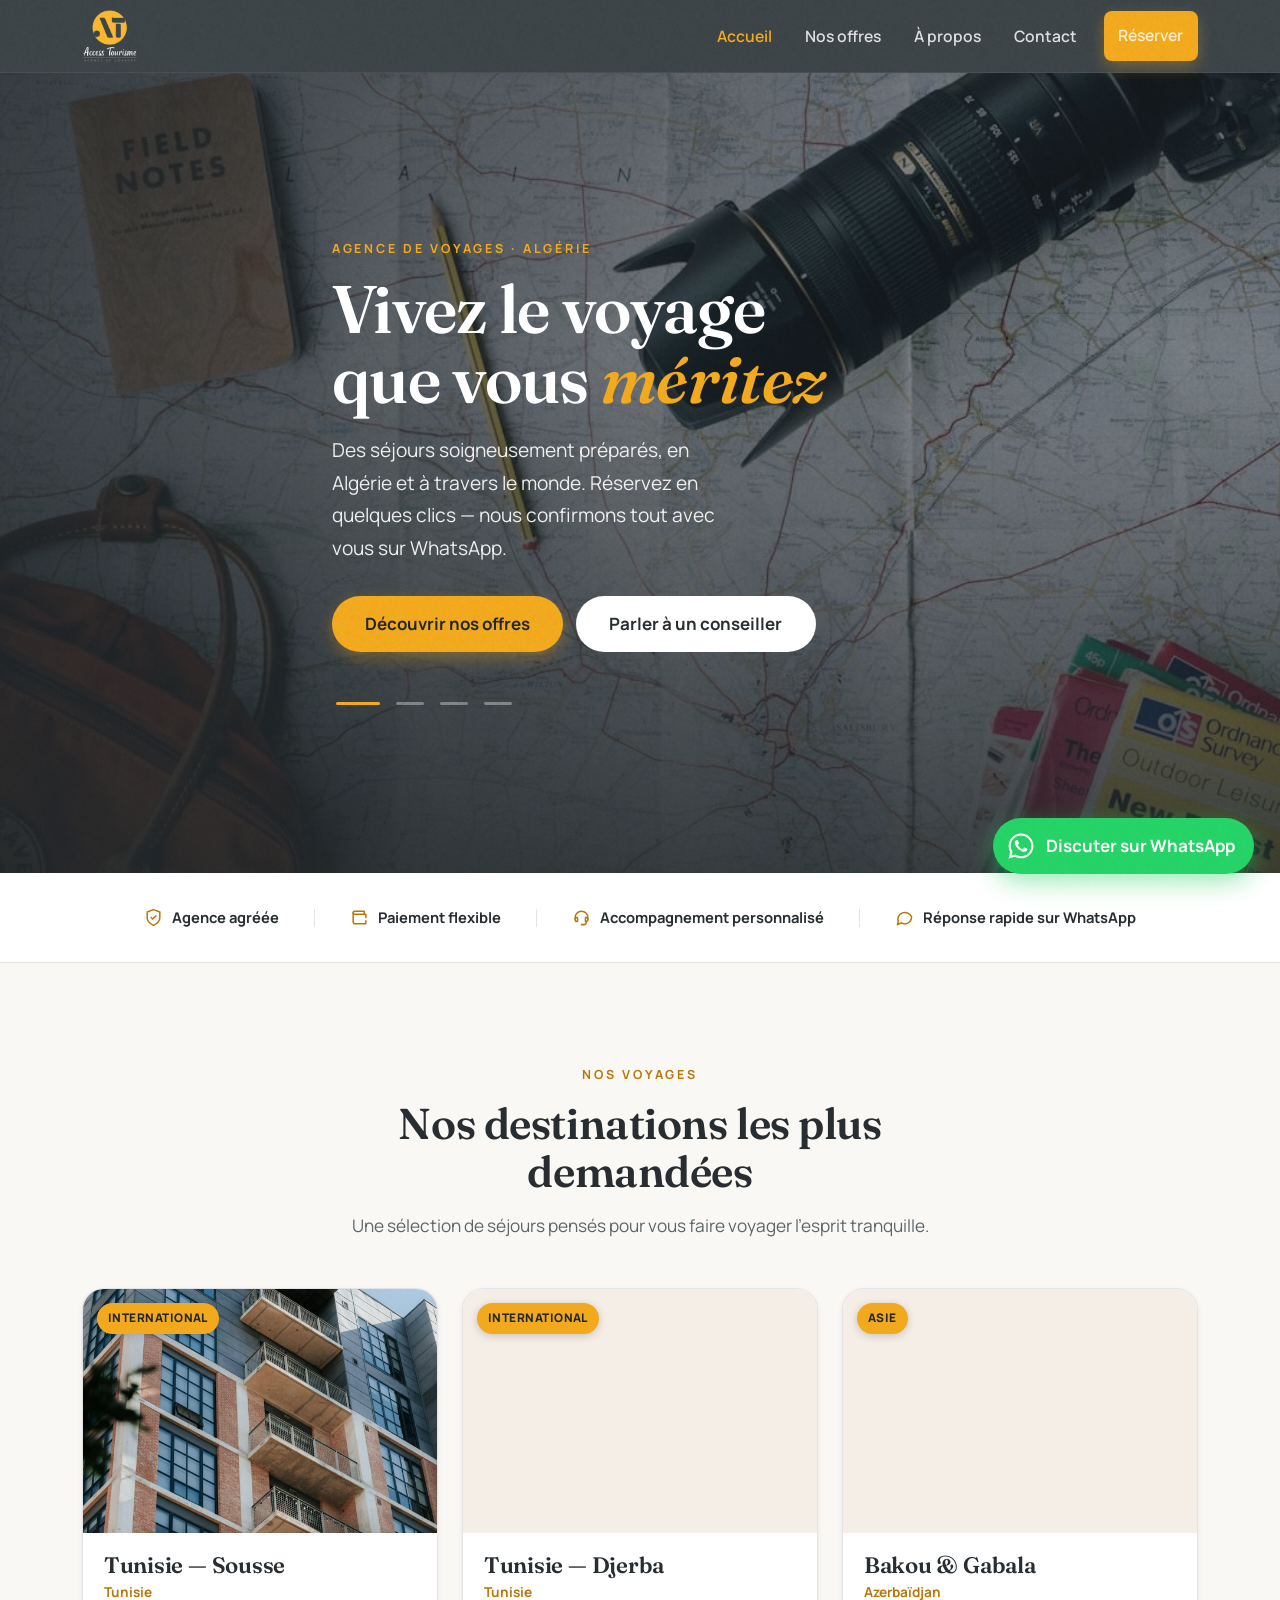
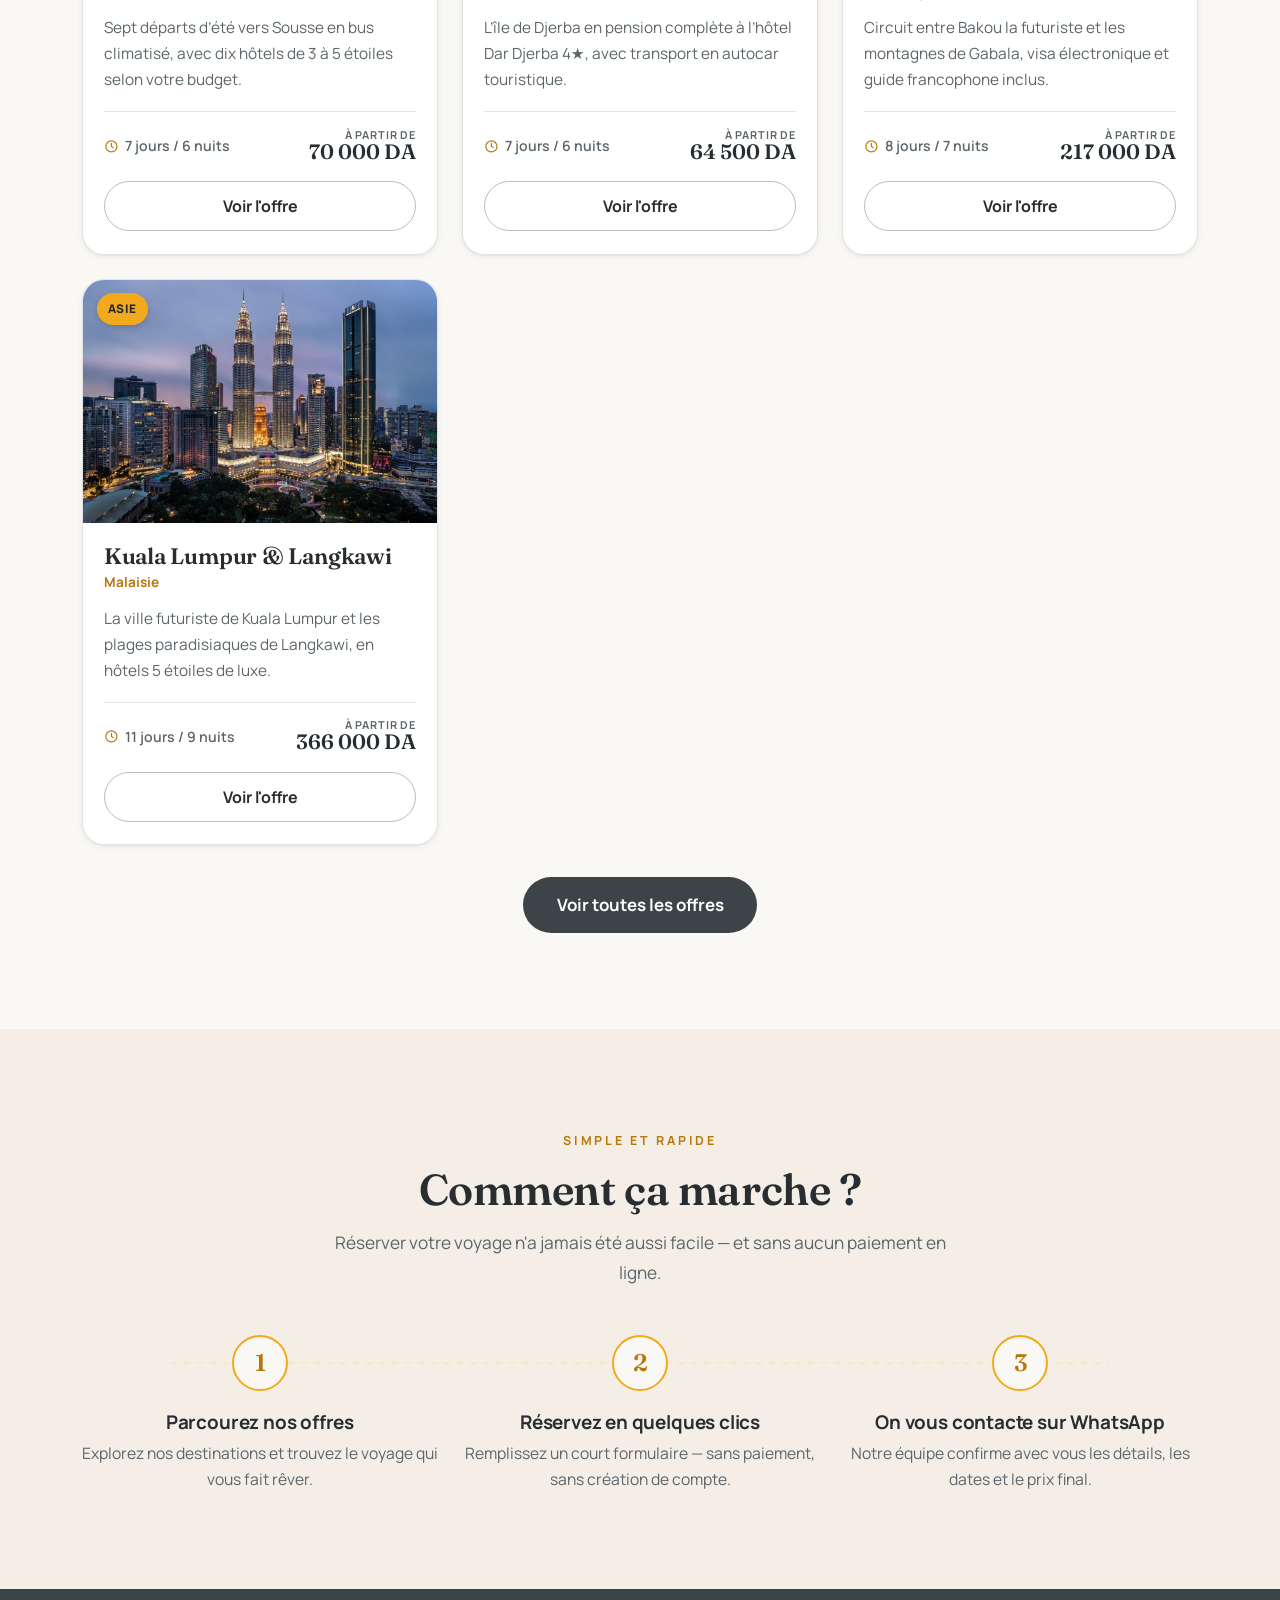
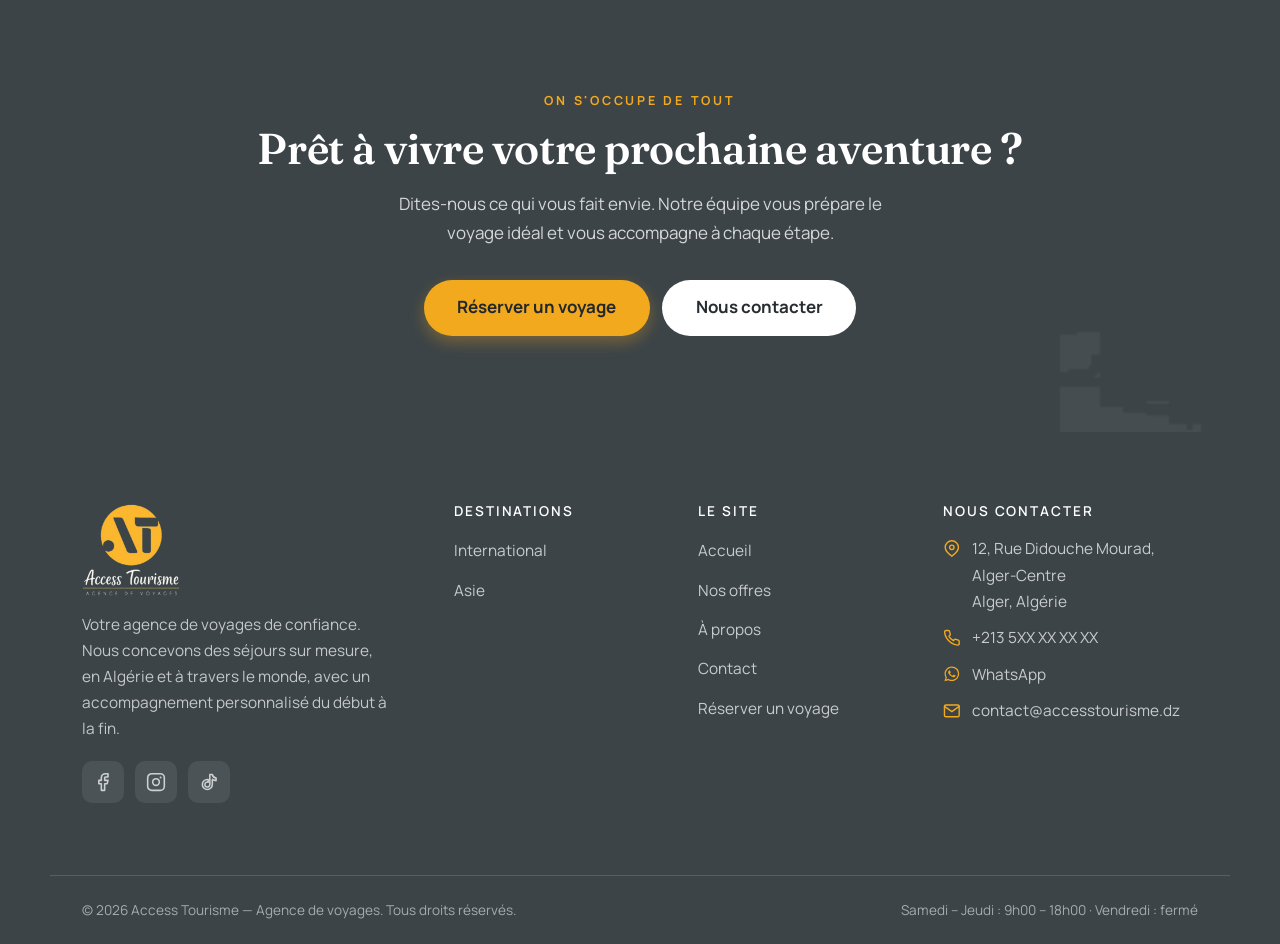
==== index.html @ ef7ab4b2 "Catalogue réel : Sousse, Djerba, Azerbaïdjan, Malaisie, Sharm & Caire Remplace les offres fictives p" ====
<!DOCTYPE html>
<html lang="fr">
<head>
  <meta charset="UTF-8">
  <meta name="viewport" content="width=device-width, initial-scale=1.0">
  <meta name="theme-color" content="#3C4448">
  <title>Access Tourisme — Agence de voyages | Le voyage que vous méritez</title>
  <meta name="description" content="Access Tourisme, votre agence de voyages en Algérie : Omra, séjours en Algérie, Turquie, Dubaï, Égypte, Europe et plus. Réservez facilement, nous confirmons tout sur WhatsApp.">

  <!-- Partage sur les réseaux sociaux -->
  <meta property="og:type" content="website">
  <meta property="og:title" content="Access Tourisme — Agence de voyages">
  <meta property="og:description" content="Des séjours soigneusement préparés, en Algérie et à travers le monde. Réservez en quelques clics, nous confirmons tout sur WhatsApp.">
  <meta property="og:image" content="assets/img/site/hero.jpg">
  <meta property="og:locale" content="fr_FR">

  <!-- Favicon (icône AT du logo) -->
  <link rel="icon" type="image/png" sizes="32x32" href="assets/img/site/favicon-32.png">
  <link rel="icon" type="image/png" sizes="192x192" href="assets/img/site/icon-192.png">
  <link rel="apple-touch-icon" href="assets/img/site/apple-touch-icon.png">

  <!-- Polices -->
  <link rel="preconnect" href="https://fonts.googleapis.com">
  <link rel="preconnect" href="https://fonts.gstatic.com" crossorigin>
  <link href="https://fonts.googleapis.com/css2?family=Fraunces:ital,opsz,wght@0,9..144,400;0,9..144,500;0,9..144,600;1,9..144,500&family=Manrope:wght@400;500;600;700;800&display=swap" rel="stylesheet">

  <!-- Bibliothèques tierces légères (carrousel + animations au défilement) -->
  <link rel="stylesheet" href="https://unpkg.com/swiper@11/swiper-bundle.min.css">
  <link rel="stylesheet" href="https://unpkg.com/aos@2.3.4/dist/aos.css">

  <link rel="stylesheet" href="assets/css/style.css">
</head>
<body data-page="home">
  <a class="skip-link" href="#main">Aller au contenu</a>
  <header id="site-header"></header>

  <main id="main">

    <!-- ============ HÉRO (carrousel) ============ -->
    <section class="hero">
      <div class="hero-swiper swiper">
        <div class="swiper-wrapper">
          <div class="swiper-slide"><img src="assets/img/site/hero.jpg" alt="Préparatifs de voyage" fetchpriority="high"></div>
          <div class="swiper-slide"><img src="assets/img/destinations/antalya.jpg" alt="Antalya, Turquie" loading="lazy"></div>
          <div class="swiper-slide"><img src="assets/img/destinations/malaisie.jpg" alt="Kuala Lumpur, Malaisie" loading="lazy"></div>
          <div class="swiper-slide"><img src="assets/img/destinations/sharm-el-sheikh.jpg" alt="Sharm El Sheikh, Égypte" loading="lazy"></div>
        </div>
      </div>
      <div class="container hero__inner">
        <span class="eyebrow">Agence de voyages · Algérie</span>
        <h1>Vivez le voyage<br>que vous <em>méritez</em></h1>
        <p>Des séjours soigneusement préparés, en Algérie et à travers le monde. Réservez en quelques clics — nous confirmons tout avec vous sur WhatsApp.</p>
        <div class="hero__cta">
          <a href="offres.html" class="btn btn-gold btn-lg">Découvrir nos offres</a>
          <a href="reservation.html" class="btn btn-light btn-lg">Parler à un conseiller</a>
        </div>
        <div class="hero__dots swiper-pagination"></div>
      </div>
    </section>

    <!-- ============ BANDEAU CONFIANCE ============ -->
    <section class="trust">
      <div class="container trust__bar">
        <span class="trust__item">
          <svg viewBox="0 0 24 24" fill="none" stroke="currentColor" stroke-width="1.9" stroke-linecap="round" stroke-linejoin="round" aria-hidden="true"><path d="M12 22s8-4 8-10V5l-8-3-8 3v7c0 6 8 10 8 10z"/><polyline points="9 12 11 14 15 10"/></svg>
          Agence agréée
        </span>
        <span class="trust__divider" aria-hidden="true"></span>
        <span class="trust__item">
          <svg viewBox="0 0 24 24" fill="none" stroke="currentColor" stroke-width="1.9" stroke-linecap="round" stroke-linejoin="round" aria-hidden="true"><path d="M20 12V8H6a2 2 0 0 1 0-4h12v4"/><path d="M4 6v12a2 2 0 0 0 2 2h14v-4"/></svg>
          Paiement flexible
        </span>
        <span class="trust__divider" aria-hidden="true"></span>
        <span class="trust__item">
          <svg viewBox="0 0 24 24" fill="none" stroke="currentColor" stroke-width="1.9" stroke-linecap="round" stroke-linejoin="round" aria-hidden="true"><path d="M4 14v-2a8 8 0 0 1 16 0v2"/><path d="M20 15a2 2 0 0 1-2 2h-1v-5h1a2 2 0 0 1 2 2zM4 15a2 2 0 0 0 2 2h1v-5H6a2 2 0 0 0-2 2z"/><path d="M18 17v1a3 3 0 0 1-3 3h-3"/></svg>
          Accompagnement personnalisé
        </span>
        <span class="trust__divider" aria-hidden="true"></span>
        <span class="trust__item">
          <svg viewBox="0 0 24 24" fill="none" stroke="currentColor" stroke-width="1.9" stroke-linecap="round" stroke-linejoin="round" aria-hidden="true"><path d="M21 11.5a8.38 8.38 0 0 1-9 8.37 9 9 0 0 1-4-.93L3 21l1.06-3.18A8.5 8.5 0 1 1 21 11.5z"/></svg>
          Réponse rapide sur WhatsApp
        </span>
      </div>
    </section>

    <!-- ============ OFFRES POPULAIRES ============ -->
    <section class="section">
      <div class="container">
        <div class="section-head center" data-aos="fade-up">
          <span class="eyebrow">Nos voyages</span>
          <h2 class="section-title">Nos destinations les plus demandées</h2>
          <p>Une sélection de séjours pensés pour vous faire voyager l'esprit tranquille.</p>
        </div>
        <div class="offers-grid" id="featured-offers">
          <div class="offer-card skeleton-card" aria-hidden="true">
            <div class="offer-card__media skel"></div>
            <div class="offer-card__body">
              <div class="skeleton-line skeleton-line--title skel"></div>
              <div class="skeleton-line skeleton-line--sm skel"></div>
              <div class="skeleton-line skel"></div>
              <div class="skeleton-line skeleton-line--sm skel"></div>
            </div>
          </div>
          <div class="offer-card skeleton-card" aria-hidden="true">
            <div class="offer-card__media skel"></div>
            <div class="offer-card__body">
              <div class="skeleton-line skeleton-line--title skel"></div>
              <div class="skeleton-line skeleton-line--sm skel"></div>
              <div class="skeleton-line skel"></div>
              <div class="skeleton-line skeleton-line--sm skel"></div>
            </div>
          </div>
          <div class="offer-card skeleton-card" aria-hidden="true">
            <div class="offer-card__media skel"></div>
            <div class="offer-card__body">
              <div class="skeleton-line skeleton-line--title skel"></div>
              <div class="skeleton-line skeleton-line--sm skel"></div>
              <div class="skeleton-line skel"></div>
              <div class="skeleton-line skeleton-line--sm skel"></div>
            </div>
          </div>
        </div>
        <div class="center mt-2" data-aos="fade-up">
          <a href="offres.html" class="btn btn-dark btn-lg">Voir toutes les offres</a>
        </div>
      </div>
    </section>

    <!-- ============ COMMENT ÇA MARCHE ============ -->
    <section class="section section--cream">
      <div class="container">
        <div class="section-head center" data-aos="fade-up">
          <span class="eyebrow">Simple et rapide</span>
          <h2 class="section-title">Comment ça marche ?</h2>
          <p>Réserver votre voyage n'a jamais été aussi facile — et sans aucun paiement en ligne.</p>
        </div>
        <div class="steps">
          <div class="step" data-aos="fade-up" data-aos-delay="0">
            <div class="step__num">1</div>
            <div class="step__body">
              <h3>Parcourez nos offres</h3>
              <p>Explorez nos destinations et trouvez le voyage qui vous fait rêver.</p>
            </div>
          </div>
          <div class="step" data-aos="fade-up" data-aos-delay="90">
            <div class="step__num">2</div>
            <div class="step__body">
              <h3>Réservez en quelques clics</h3>
              <p>Remplissez un court formulaire — sans paiement, sans création de compte.</p>
            </div>
          </div>
          <div class="step" data-aos="fade-up" data-aos-delay="180">
            <div class="step__num">3</div>
            <div class="step__body">
              <h3>On vous contacte sur WhatsApp</h3>
              <p>Notre équipe confirme avec vous les détails, les dates et le prix final.</p>
            </div>
          </div>
        </div>
      </div>
    </section>

    <!-- ============ APPEL À L'ACTION ============ -->
    <section class="section section--dark cta-band map-motif">
      <div class="container">
        <span class="eyebrow">On s'occupe de tout</span>
        <h2>Prêt à vivre votre prochaine aventure ?</h2>
        <p>Dites-nous ce qui vous fait envie. Notre équipe vous prépare le voyage idéal et vous accompagne à chaque étape.</p>
        <div class="cta-band__btns">
          <a href="reservation.html" class="btn btn-gold btn-lg">Réserver un voyage</a>
          <a href="contact.html" class="btn btn-light btn-lg">Nous contacter</a>
        </div>
      </div>
    </section>

  </main>

  <footer id="site-footer" class="map-motif"></footer>

  <script src="assets/js/config.js" defer></script>
  <script src="assets/js/offres-data.js" defer></script>
  <script src="assets/js/site.js" defer></script>
  <script src="https://unpkg.com/aos@2.3.4/dist/aos.js" defer></script>
  <script src="https://unpkg.com/swiper@11/swiper-bundle.min.js" defer></script>
  <script src="assets/js/motion.js" defer></script>
</body>
</html>
---- assets/css/style.css ----
/* ==========================================================================
   ACCESS TOURISME — Feuille de style principale
   Palette extraite du logo : or (#F2A91D), charbon/ardoise (#3C4448),
   crème chaude (#FAF8F5). Deux polices : Fraunces (titres) + Manrope (texte).
   Conçu "mobile-first" : les écrans larges sont gérés plus bas (@media).
   ========================================================================== */

/* ----------------------------- 1. VARIABLES ----------------------------- */
:root {
  /* Couleurs de marque */
  --gold:        #F2A91D;
  --gold-600:    #DB930C;
  --gold-700:    #B8770A;   /* texte or lisible sur fond clair (contraste AA) */
  --gold-100:    #FBE7BD;
  --gold-050:    #FCF4E1;

  --charcoal:    #3C4448;   /* identique au fond du logo (header/footer) */
  --charcoal-700:#2E3539;
  --charcoal-900:#21272A;

  --ink:         #272D30;   /* texte principal sur fond clair */
  --slate:       #5B656A;   /* texte secondaire */

  --cream:       #FAF8F5;   /* fond principal chaud */
  --cream-100:   #F4EEE6;   /* sections alternées */
  --white:       #FFFFFF;

  --wa-green:    #25D366;
  --wa-green-d:  #1EBE5A;

  --line:        rgba(60, 68, 72, .14);
  --line-light:  rgba(255, 255, 255, .14);

  --shadow-sm:   0 1px 2px rgba(33,39,42,.06), 0 2px 6px rgba(33,39,42,.06);
  --shadow-md:   0 6px 18px rgba(33,39,42,.10);
  --shadow-lg:   0 18px 42px rgba(33,39,42,.16);

  --radius:      16px;
  --radius-lg:   22px;
  --radius-sm:   12px;

  --container:   1180px;
  --header-h:    72px;

  --ease: cubic-bezier(.22,.61,.36,1);
}

/* ----------------------------- 2. BASE / RESET -------------------------- */
*, *::before, *::after { box-sizing: border-box; }
* { margin: 0; }

html { scroll-behavior: smooth; -webkit-text-size-adjust: 100%; }
[id] { scroll-margin-top: calc(var(--header-h) + 1rem); }

body {
  font-family: "Manrope", system-ui, -apple-system, "Segoe UI", sans-serif;
  font-size: 1.0625rem;          /* 17px */
  line-height: 1.7;
  color: var(--ink);
  background: var(--cream);
  -webkit-font-smoothing: antialiased;
  text-rendering: optimizeLegibility;
  overflow-x: hidden;
}

img { max-width: 100%; display: block; height: auto; }
a { color: inherit; text-decoration: none; }
button { font: inherit; cursor: pointer; }
ul { list-style: none; padding: 0; }

h1, h2, h3, h4 {
  font-family: "Fraunces", Georgia, "Times New Roman", serif;
  font-weight: 600;
  line-height: 1.12;
  color: var(--ink);
  letter-spacing: -0.01em;
}

p { color: var(--slate); }

::selection { background: var(--gold); color: var(--charcoal-900); }

:focus-visible {
  outline: 3px solid var(--gold);
  outline-offset: 2px;
  border-radius: 4px;
}

/* Grain de film très subtil — casse l'effet "plat" et donne une texture
   premium/éditoriale à l'ensemble du site. */
body::before {
  content: "";
  position: fixed; inset: 0; z-index: 2000;
  background-image: url("../img/site/grain.png");
  background-size: 180px 180px;
  opacity: .035;
  mix-blend-mode: overlay;
  pointer-events: none;
}
@media (prefers-reduced-motion: reduce), (max-width: 480px) {
  body::before { opacity: .022; }
}

/* Filigrane carte du monde (extrait du fond du logo) — coin décoratif
   pour les sections sombres, jamais répété en mosaïque. */
.map-motif { position: relative; overflow: hidden; }
.map-motif::after {
  content: ""; position: absolute; z-index: 0; pointer-events: none;
  top: -6%; right: -4%; width: 46%; aspect-ratio: 340/1024;
  background-image: url("../img/site/map-watermark-right.png");
  background-size: 100% auto; background-repeat: no-repeat;
  opacity: .05;
}
.map-motif > * { position: relative; z-index: 1; }

/* Lien d'évitement (accessibilité clavier) */
.skip-link {
  position: absolute; left: -999px; top: 0; z-index: 999;
  background: var(--charcoal); color: #fff; padding: .8rem 1.2rem;
  border-radius: 0 0 8px 0; font-weight: 700;
}
.skip-link:focus { left: 0; }

/* ----------------------------- 3. LAYOUT -------------------------------- */
.container {
  width: 100%;
  max-width: var(--container);
  margin-inline: auto;
  padding-inline: clamp(1.1rem, 4vw, 2rem);
}
.section { padding-block: clamp(3.25rem, 8vw, 6rem); }
.section--tight { padding-block: clamp(2.5rem, 6vw, 4rem); }
.section--cream { background: var(--cream-100); }
.section--dark  { background: var(--charcoal); color: var(--cream); }
.section--dark h1, .section--dark h2, .section--dark h3 { color: #fff; }
.section--dark p { color: rgba(255,255,255,.78); }

.center { text-align: center; }
.muted  { color: var(--slate); }

/* En-tête de section réutilisable */
.eyebrow {
  display: inline-block;
  font-family: "Manrope", sans-serif;
  font-size: .78rem;
  font-weight: 700;
  letter-spacing: .22em;
  text-transform: uppercase;
  color: var(--gold-700);
  margin-bottom: .9rem;
}
.section--dark .eyebrow { color: var(--gold); }

.section-head { max-width: 640px; margin-bottom: clamp(2rem, 4vw, 3rem); }
.section-head.center { margin-inline: auto; }
.section-title { font-size: clamp(1.8rem, 4.2vw, 2.7rem); }
.section-head p { margin-top: .9rem; font-size: 1.08rem; }

.lead { font-size: 1.15rem; line-height: 1.6; color: var(--slate); }

/* ----------------------------- 4. BOUTONS ------------------------------- */
.btn {
  display: inline-flex; align-items: center; justify-content: center; gap: .55em;
  min-height: 50px;
  padding: .75em 1.55em;
  border: 1.5px solid transparent;
  border-radius: 999px;
  font-weight: 700;
  font-size: 1rem;
  line-height: 1;
  text-align: center;
  transition: transform .18s var(--ease), background .18s var(--ease),
              box-shadow .18s var(--ease), color .18s var(--ease);
}
.btn svg { width: 1.15em; height: 1.15em; flex: none; }
.btn:hover { transform: translateY(-2px); }
.btn:active { transform: translateY(0); }

.btn-gold   { background: var(--gold); color: var(--charcoal-900); box-shadow: 0 6px 16px rgba(242,169,29,.32); }
.btn-gold:hover { background: var(--gold-600); box-shadow: 0 10px 22px rgba(242,169,29,.4); }

.btn-dark   { background: var(--charcoal); color: #fff; }
.btn-dark:hover { background: var(--charcoal-700); }

.btn-outline{ background: transparent; color: var(--ink); border-color: rgba(60,68,72,.35); }
.btn-outline:hover { background: var(--charcoal); color: #fff; border-color: var(--charcoal); }

.btn-light  { background: #fff; color: var(--ink); }
.btn-light:hover { background: var(--gold); color: var(--charcoal-900); }

.btn-wa     { background: var(--wa-green); color: #fff; box-shadow: 0 6px 16px rgba(37,211,102,.3); }
.btn-wa:hover { background: var(--wa-green-d); }

.btn-block  { display: flex; width: 100%; }
.btn-lg     { min-height: 56px; font-size: 1.06rem; padding-inline: 1.9em; }

/* Lien fléché */
.arrow-link {
  display: inline-flex; align-items: center; gap: .4em;
  font-weight: 700; color: var(--gold-700);
}
.arrow-link svg { transition: transform .2s var(--ease); width: 1em; height: 1em; }
.arrow-link:hover svg { transform: translateX(4px); }
.section--dark .arrow-link { color: var(--gold); }

/* Lien avec soulignement qui se déploie au survol */
.link-grow { position: relative; padding-bottom: 2px; }
.link-grow::after {
  content: ""; position: absolute; left: 0; right: 100%; bottom: 0; height: 1.5px;
  background: currentColor; transition: right .28s var(--ease);
}
.link-grow:hover::after { right: 0; }

/* ----------------------------- 5. EN-TÊTE ------------------------------- */
.site-header {
  position: sticky; top: 0; z-index: 100;
  background: var(--charcoal);
  border-bottom: 1px solid rgba(255,255,255,.06);
  transition: box-shadow .25s var(--ease);
}
.site-header.scrolled { box-shadow: 0 8px 24px rgba(0,0,0,.22); }
.header-inner {
  display: flex; align-items: center; justify-content: space-between;
  gap: 1rem; min-height: var(--header-h);
}
.brand { display: inline-flex; align-items: center; }
.brand img { height: 52px; width: auto; }

.nav { display: flex; align-items: center; gap: .35rem; }
.nav__brand { display: none; }
.nav a {
  color: rgba(255,255,255,.82);
  font-weight: 600; font-size: .98rem;
  padding: .55rem .85rem; border-radius: 8px;
  transition: color .15s, background .15s;
}
.nav a:hover { color: #fff; background: rgba(255,255,255,.07); }
.nav a.active { color: var(--gold); }
.nav .btn { margin-left: .5rem; }

.nav-toggle {
  display: none;
  background: transparent; border: 0; padding: .4rem;
  width: 46px; height: 46px; border-radius: 10px;
}
.nav-toggle span {
  display: block; width: 24px; height: 2px; margin: 5px auto;
  background: #fff; border-radius: 2px; transition: .25s var(--ease);
}
.nav-toggle[aria-expanded="true"] span:nth-child(1) { transform: translateY(7px) rotate(45deg); }
.nav-toggle[aria-expanded="true"] span:nth-child(2) { opacity: 0; }
.nav-toggle[aria-expanded="true"] span:nth-child(3) { transform: translateY(-7px) rotate(-45deg); }

/* ----------------------------- 6. HÉRO ---------------------------------- */
.hero {
  position: relative;
  display: flex; align-items: center;
  min-height: clamp(560px, 92vh, 800px);
  color: #fff;
  background: var(--charcoal-900);
  overflow: hidden;
}
.hero-swiper { position: absolute; inset: 0; width: 100%; height: 100%; z-index: 0; }
.hero-swiper .swiper-slide { position: relative; overflow: hidden; }
.hero-swiper img {
  position: absolute; inset: -3%; width: 106%; height: 106%;
  object-fit: cover;
  transform: scale(1.02);
  transition: transform 7s linear;
}
.hero-swiper .swiper-slide-active img { transform: scale(1.12); }
.hero::after {
  content: ""; position: absolute; inset: 0; z-index: 1;
  background:
    linear-gradient(180deg, rgba(33,39,42,.5) 0%, rgba(33,39,42,.4) 35%, rgba(33,39,42,.85) 100%),
    linear-gradient(90deg, rgba(33,39,42,.75) 0%, rgba(33,39,42,.18) 72%);
}
.hero__inner { position: relative; z-index: 2; padding-block: 4rem; max-width: 680px; }
.hero .eyebrow { color: var(--gold); }
.hero h1 {
  color: #fff;
  font-size: clamp(2.3rem, 6.4vw, 4.2rem);
  line-height: 1.05;
}
.hero h1 em { font-style: italic; color: var(--gold); }
.hero p { color: rgba(255,255,255,.9); font-size: 1.2rem; margin-top: 1.2rem; max-width: 33ch; }
.hero__cta { display: flex; flex-wrap: wrap; gap: .8rem; margin-top: 2rem; }

/* Puces de progression du carrousel héros — minimalistes, alignées à gauche */
.hero__dots {
  position: relative; z-index: 2;
  display: flex; gap: .5rem; margin-top: clamp(2.4rem, 6vw, 3.6rem);
}
.hero__dots .swiper-pagination-bullet {
  width: 28px; height: 3px; border-radius: 2px;
  background: rgba(255,255,255,.35); opacity: 1;
  transition: background .3s var(--ease), width .3s var(--ease);
}
.hero__dots .swiper-pagination-bullet-active { background: var(--gold); width: 44px; }

/* ----------------------------- 7. BANDEAU CONFIANCE --------------------- */
.trust { background: var(--white); border-bottom: 1px solid var(--line); }
.trust__bar {
  display: flex; flex-wrap: wrap; align-items: center; justify-content: center;
  row-gap: 1rem; column-gap: clamp(1.2rem, 3vw, 2.2rem);
  padding-block: clamp(1.5rem, 3.5vw, 2rem);
}
.trust__item {
  display: inline-flex; align-items: center; gap: .55rem;
  font-size: .92rem; font-weight: 700; color: var(--ink); white-space: nowrap;
}
.trust__item svg { width: 19px; height: 19px; color: var(--gold-700); flex: none; }
.trust__divider { width: 1px; height: 18px; background: var(--line); flex: none; }
@media (max-width: 560px) { .trust__divider { display: none; } }

/* ----------------------------- 8. CARTES D'OFFRES ----------------------- */
.offers-grid {
  display: grid; gap: 1.5rem;
  grid-template-columns: 1fr;
}
.offer-card {
  display: flex; flex-direction: column;
  background: var(--white);
  border: 1px solid var(--line);
  border-radius: var(--radius-lg);
  overflow: hidden;
  box-shadow: var(--shadow-sm);
  transition: transform .25s var(--ease), box-shadow .25s var(--ease);
}
.offer-card:hover { transform: translateY(-6px); box-shadow: var(--shadow-lg); }
.offer-card__media { position: relative; aspect-ratio: 16/11; overflow: hidden; }
.offer-card__media img {
  width: 100%; height: 100%; object-fit: cover;
  transition: transform .6s var(--ease);
}
.offer-card__media::after {
  content: ""; position: absolute; inset: 0;
  background: linear-gradient(180deg, rgba(33,39,42,0) 55%, rgba(33,39,42,.5) 100%);
  opacity: 0; transition: opacity .35s var(--ease);
}
.offer-card:hover .offer-card__media img { transform: scale(1.07); }
.offer-card:hover .offer-card__media::after { opacity: 1; }
.offer-card__cat {
  position: absolute; top: .85rem; left: .85rem;
  background: var(--gold); color: var(--charcoal-900);
  font-size: .74rem; font-weight: 800; letter-spacing: .04em;
  text-transform: uppercase;
  padding: .35rem .7rem; border-radius: 999px;
  box-shadow: 0 2px 8px rgba(0,0,0,.18);
}
.offer-card__body { display: flex; flex-direction: column; flex: 1; padding: 1.3rem 1.3rem 1.4rem; }
.offer-card__body h3 { font-size: 1.4rem; }
.offer-card__country { font-size: .85rem; color: var(--gold-700); font-weight: 700; margin-top: .15rem; }
.offer-card__resume { font-size: .96rem; margin-top: .7rem; }
.offer-card__meta {
  display: flex; align-items: center; justify-content: space-between; gap: .8rem;
  margin-top: 1.1rem; padding-top: 1.05rem; border-top: 1px solid var(--line);
}
.offer-card__duration { display: inline-flex; align-items: center; gap: .4rem; font-size: .88rem; color: var(--slate); font-weight: 600; }
.offer-card__duration svg { width: 1.05em; height: 1.05em; color: var(--gold-700); }
.offer-card__price { text-align: right; line-height: 1.1; }
.offer-card__price small { display: block; font-size: .68rem; text-transform: uppercase; letter-spacing: .08em; color: var(--slate); font-weight: 700; }
.offer-card__price b { font-family: "Fraunces", serif; font-size: 1.3rem; color: var(--ink); font-weight: 600; }
.offer-card__body .btn { margin-top: 1.1rem; }

/* ----------------------------- 9. COMMENT ÇA MARCHE --------------------- */
.steps { position: relative; display: grid; gap: 2.6rem 1.5rem; grid-template-columns: 1fr; }
.steps::before {
  content: ""; position: absolute; z-index: 0;
  left: 27px; top: 8px; bottom: 8px; width: 2px;
  background: repeating-linear-gradient(to bottom, var(--gold-100) 0 6px, transparent 6px 13px);
}
.step { position: relative; z-index: 1; display: flex; gap: 1.3rem; align-items: flex-start; text-align: left; }
.step__num {
  flex: none; width: 56px; height: 56px;
  display: grid; place-items: center;
  background: var(--cream); color: var(--gold-700);
  border: 2px solid var(--gold);
  font-family: "Fraunces", serif; font-weight: 600; font-size: 1.5rem;
  border-radius: 50%;
}
.step__body { padding-top: .5rem; }
.step h3 { font-family: "Manrope", sans-serif; font-size: 1.18rem; font-weight: 700; }
.step p { margin-top: .4rem; font-size: .98rem; max-width: 42ch; }


/* ----------------------------- 11. CTA BAND ----------------------------- */
.cta-band { text-align: center; }
.cta-band h2 { font-size: clamp(1.8rem, 4.5vw, 2.7rem); }
.cta-band p { max-width: 52ch; margin: 1rem auto 0; }
.cta-band__btns { display: flex; flex-wrap: wrap; gap: .8rem; justify-content: center; margin-top: 2rem; }

/* ----------------------------- 12. PIED DE PAGE ------------------------- */
.site-footer { background: var(--charcoal); color: rgba(255,255,255,.72); }
.footer-grid {
  display: grid; gap: 2.4rem 2rem; grid-template-columns: 1fr;
  padding-block: clamp(3rem, 6vw, 4.5rem);
}
.footer-brand img { height: 92px; width: auto; margin-bottom: 1rem; }
.footer-brand p { color: rgba(255,255,255,.7); font-size: .96rem; max-width: 34ch; }
.footer-col h4 { font-family: "Manrope", sans-serif; color: #fff; font-size: .85rem; letter-spacing: .14em; text-transform: uppercase; margin-bottom: 1.1rem; }
.footer-col ul li { margin-bottom: .65rem; }
.footer-col a { color: rgba(255,255,255,.72); font-size: .96rem; transition: color .15s; }
.footer-col a:hover { color: var(--gold); }
.footer-contact li { display: flex; gap: .7rem; align-items: flex-start; margin-bottom: .9rem; font-size: .96rem; }
.footer-contact svg { width: 1.15em; height: 1.15em; flex: none; margin-top: .25em; color: var(--gold); }
.footer-social { display: flex; gap: .7rem; margin-top: 1.2rem; }
.footer-social a {
  width: 42px; height: 42px; border-radius: 10px; display: grid; place-items: center;
  background: rgba(255,255,255,.08); transition: background .15s, color .15s;
}
.footer-social a:hover { background: var(--gold); color: var(--charcoal-900); }
.footer-social svg { width: 20px; height: 20px; }
.footer-bottom {
  border-top: 1px solid var(--line-light);
  padding-block: 1.4rem;
  display: flex; flex-wrap: wrap; gap: .5rem 1.5rem; justify-content: space-between;
  font-size: .85rem; color: rgba(255,255,255,.55);
}

/* ----------------------- 13. BOUTON WHATSAPP FLOTTANT ------------------- */
.wa-float {
  position: fixed; right: 18px; bottom: calc(18px + env(safe-area-inset-bottom, 0px)); z-index: 200;
  display: inline-flex; align-items: center; gap: .6rem;
  background: var(--wa-green); color: #fff;
  padding: .8rem; border-radius: 999px;
  box-shadow: 0 8px 24px rgba(37,211,102,.45);
  font-weight: 700;
  transition: transform .2s var(--ease), background .2s;
}
.wa-float:hover { transform: scale(1.05); background: var(--wa-green-d); }
.wa-float svg { width: 30px; height: 30px; flex: none; }
.wa-float__label { display: none; padding-right: .4rem; white-space: nowrap; }
/* Remonté sur les pages d'offre pour ne pas chevaucher la barre de réservation fixe (mobile) */
.wa-float--raised { bottom: calc(86px + env(safe-area-inset-bottom, 0px)); }

/* ----------------------------- 14. FORMULAIRES -------------------------- */
.form-card {
  background: var(--white); border: 1px solid var(--line);
  border-radius: var(--radius-lg); padding: clamp(1.4rem, 4vw, 2.4rem);
  box-shadow: var(--shadow-md);
}
.form-grid { display: grid; gap: 1.15rem; grid-template-columns: 1fr; }
.field { display: flex; flex-direction: column; gap: .4rem; }
.field--full { grid-column: 1 / -1; }
.field label { font-weight: 700; font-size: .92rem; color: var(--ink); }
.field label .req { color: var(--gold-700); }
.field input, .field select, .field textarea {
  width: 100%; min-height: 50px;
  padding: .7em .9em;
  font: inherit; font-size: 1rem; color: var(--ink);
  background: var(--cream);
  border: 1.5px solid var(--line);
  border-radius: var(--radius-sm);
  transition: border-color .15s, box-shadow .15s, background .15s;
}
.field textarea { min-height: 110px; resize: vertical; line-height: 1.5; }
.field input:focus, .field select:focus, .field textarea:focus {
  outline: none; border-color: var(--gold);
  background: #fff;
  box-shadow: 0 0 0 3px rgba(242,169,29,.2);
}
.field select { appearance: none; background-image: url("data:image/svg+xml,%3Csvg xmlns='http://www.w3.org/2000/svg' width='16' height='16' viewBox='0 0 24 24' fill='none' stroke='%235B656A' stroke-width='2.5' stroke-linecap='round' stroke-linejoin='round'%3E%3Cpolyline points='6 9 12 15 18 9'/%3E%3C/svg%3E"); background-repeat: no-repeat; background-position: right 1rem center; padding-right: 2.6rem; }
.form-hint { font-size: .85rem; color: var(--slate); }
.form-note {
  display: flex; gap: .7rem; align-items: flex-start;
  background: var(--gold-050); border: 1px solid var(--gold-100);
  border-radius: var(--radius-sm); padding: .9rem 1rem; font-size: .9rem; color: var(--ink);
}
.form-note svg { width: 1.2em; height: 1.2em; flex: none; color: var(--gold-700); margin-top: .15em; }

/* Confirmation après envoi */
.form-success {
  text-align: center; padding: clamp(1.5rem, 5vw, 2.5rem);
}
.form-success__icon {
  width: 72px; height: 72px; margin: 0 auto 1.2rem; border-radius: 50%;
  background: var(--wa-green); color: #fff; display: grid; place-items: center;
}
.form-success__icon svg { width: 38px; height: 38px; }
.form-success h3 { font-size: 1.6rem; }
.form-success p { margin: .8rem auto 1.5rem; max-width: 42ch; }

/* --------------------- 15. PAGE LISTE DES OFFRES ----------------------- */
.page-hero { background: var(--charcoal); color: #fff; padding-block: clamp(2.6rem, 6vw, 4rem); }
.page-hero .eyebrow { color: var(--gold); }
.page-hero h1 { color: #fff; font-size: clamp(2rem, 5vw, 3.2rem); }
.page-hero p { color: rgba(255,255,255,.8); margin-top: .8rem; max-width: 56ch; }

.breadcrumb { font-size: .88rem; color: var(--slate); margin-bottom: 1.2rem; }
.breadcrumb a:hover { color: var(--gold-700); }
.breadcrumb span { color: var(--ink); font-weight: 600; }

.filters { display: flex; flex-wrap: wrap; gap: .6rem; align-items: center; margin-bottom: 2rem; }
.chip {
  border: 1.5px solid var(--line);
  background: var(--white); color: var(--ink);
  padding: .55rem 1.1rem; border-radius: 999px;
  font-weight: 700; font-size: .92rem;
  transition: all .15s var(--ease);
}
.chip:hover { border-color: var(--charcoal); }
.chip.active { background: var(--charcoal); color: #fff; border-color: var(--charcoal); }
.filters__budget { margin-left: auto; }
.filters__budget select {
  min-height: 44px; padding: .4em .9em; border-radius: 999px;
  border: 1.5px solid var(--line); background: var(--white); font: inherit; font-weight: 600;
  appearance: none; padding-right: 2.4rem;
  background-image: url("data:image/svg+xml,%3Csvg xmlns='http://www.w3.org/2000/svg' width='16' height='16' viewBox='0 0 24 24' fill='none' stroke='%235B656A' stroke-width='2.5' stroke-linecap='round' stroke-linejoin='round'%3E%3Cpolyline points='6 9 12 15 18 9'/%3E%3C/svg%3E");
  background-repeat: no-repeat; background-position: right .9rem center;
}
.results-count { font-size: .92rem; color: var(--slate); margin-bottom: 1.2rem; }
.no-results { text-align: center; padding: 3rem 1rem; color: var(--slate); }

/* --------------------- 16. PAGE DÉTAIL D'UNE OFFRE --------------------- */
.offer-hero { position: relative; min-height: clamp(320px, 50vw, 460px); display: flex; align-items: flex-end; color: #fff; overflow: hidden; background: var(--charcoal-900); }
.offer-hero img { position: absolute; inset: 0; width: 100%; height: 100%; object-fit: cover; }
.offer-hero::after { content:""; position:absolute; inset:0; background: linear-gradient(180deg, rgba(33,39,42,.15) 0%, rgba(33,39,42,.8) 100%); }
.offer-hero__inner { position: relative; z-index: 2; padding-block: clamp(1.6rem, 4vw, 2.6rem); width: 100%; }
.offer-hero .badge { display:inline-block; background: var(--gold); color: var(--charcoal-900); font-weight: 800; font-size: .76rem; text-transform: uppercase; letter-spacing: .05em; padding: .35rem .8rem; border-radius: 999px; margin-bottom: .9rem; }
.offer-hero h1 { color: #fff; font-size: clamp(2rem, 5.5vw, 3.4rem); }
.offer-hero__country { color: var(--gold); font-weight: 700; margin-top: .4rem; display:inline-flex; align-items:center; gap:.4rem; }
.offer-hero__country svg { width:1.1em; height:1.1em; }

.offer-layout { display: grid; gap: 2rem; grid-template-columns: 1fr; align-items: start; }

.offer-section { margin-bottom: 2.2rem; }
.offer-section h2 { font-size: 1.5rem; margin-bottom: 1rem; }
.offer-body p { color: var(--slate); font-size: 1.06rem; }

.incl-grid { display: grid; gap: 1.5rem; grid-template-columns: 1fr; }
.incl-list li { display: flex; gap: .65rem; align-items: flex-start; margin-bottom: .7rem; font-size: 1rem; color: var(--ink); }
.incl-list svg { width: 1.25em; height: 1.25em; flex: none; margin-top: .15em; }
.incl-list--yes svg { color: var(--wa-green-d); }
.incl-list--no svg  { color: #C25B4E; }
.incl-list h3 { font-family: "Manrope", sans-serif; font-size: 1.05rem; font-weight: 700; margin-bottom: .8rem; }

/* Programme jour par jour */
.program details {
  border: 1px solid var(--line); border-radius: var(--radius-sm);
  margin-bottom: .7rem; background: var(--white); overflow: hidden;
}
.program summary {
  display: flex; align-items: center; gap: .8rem;
  padding: 1rem 1.1rem; font-weight: 700; cursor: pointer; list-style: none;
  color: var(--ink);
}
.program summary::-webkit-details-marker { display: none; }
.program summary::after {
  content: "+"; margin-left: auto; font-size: 1.4rem; color: var(--gold-700);
  font-weight: 400; transition: transform .2s;
}
.program details[open] summary::after { content: "–"; }
.program summary .day { color: var(--gold-700); font-family: "Fraunces", serif; font-size: 1rem; min-width: 4.5rem; }
.program__detail { padding: 0 1.1rem 1.1rem 1.1rem; color: var(--slate); }

/* Hébergement */
.hotel-list { list-style: none; margin: 0; padding: 0; display: grid; gap: 1rem; }
.hotel-item { display: flex; gap: 1rem; align-items: center; background: var(--cream-100); border-radius: var(--radius); padding: 1rem 1.3rem; }
.hotel-item__media { width: 72px; height: 72px; border-radius: var(--radius-sm); flex: none; overflow: hidden; }
.hotel-item__media img { width: 100%; height: 100%; object-fit: cover; display: block; }
.hotel-item__media--pending { display: flex; align-items: center; justify-content: center; color: var(--gold-700); }
.hotel-item__media--pending svg { width: 1.7em; height: 1.7em; opacity: .55; }
.hotel-item b { display: block; color: var(--ink); font-size: .98rem; }
.hotel-item span { font-size: .9rem; color: var(--slate); }

/* Infos pratiques */
.practical { background: var(--cream-100); border-radius: var(--radius); padding: 1.6rem; }
.practical li { display: flex; gap: .8rem; align-items: flex-start; margin-bottom: 1.1rem; }
.practical li:last-child { margin-bottom: 0; }
.practical svg { width: 1.4em; height: 1.4em; flex: none; color: var(--gold-700); margin-top: .1em; }
.practical b { display: block; color: var(--ink); font-size: .98rem; }
.practical span { font-size: .94rem; color: var(--slate); }

/* Carte de réservation (aside) */
.booking-card {
  background: var(--white); border: 1px solid var(--line);
  border-radius: var(--radius-lg); padding: 1.6rem;
  box-shadow: var(--shadow-md);
}
.booking-card__price { display: flex; align-items: baseline; gap: .5rem; flex-wrap: wrap; }
.booking-card__price small { font-size: .8rem; color: var(--slate); font-weight: 700; text-transform: uppercase; letter-spacing: .05em; }
.booking-card__price b { font-family: "Fraunces", serif; font-size: 2.1rem; color: var(--ink); font-weight: 600; line-height: 1; }
.booking-card__price em { font-style: normal; font-size: .95rem; color: var(--slate); width: 100%; }
.pricing-list { list-style: none; margin: .9rem 0 0; padding-top: .9rem; border-top: 1px solid var(--line); }
.pricing-list li { display: flex; justify-content: space-between; align-items: baseline; gap: .6rem; margin-bottom: .55rem; font-size: .93rem; color: var(--slate); }
.pricing-list li:last-child { margin-bottom: 0; }
.pricing-list b { font-family: "Fraunces", serif; font-weight: 600; color: var(--ink); }
.booking-card__facts { margin: 1.3rem 0; border-top: 1px solid var(--line); padding-top: 1.2rem; }
.booking-card__facts li { display: flex; align-items: center; gap: .7rem; margin-bottom: .8rem; font-size: .96rem; color: var(--ink); }
.booking-card__facts svg { width: 1.2em; height: 1.2em; color: var(--gold-700); flex: none; }
.booking-card .btn { margin-bottom: .7rem; }
.booking-card__next {
  display: flex; gap: .6rem; align-items: flex-start; margin-top: 1rem;
  font-size: .86rem; color: var(--slate); line-height: 1.45;
}
.booking-card__next svg { width: 1.15em; height: 1.15em; color: var(--wa-green-d); flex: none; margin-top: .1em; }

/* Barre de réservation fixe (mobile) */
.sticky-bar {
  position: fixed; left: 0; right: 0; bottom: 0; z-index: 90;
  display: flex; align-items: center; gap: 1rem;
  background: #fff; border-top: 1px solid var(--line);
  box-shadow: 0 -6px 20px rgba(33,39,42,.1);
  padding: .7rem clamp(1rem, 4vw, 1.5rem);
  padding-bottom: calc(.7rem + env(safe-area-inset-bottom, 0px));
}
.sticky-bar__price { line-height: 1.1; }
.sticky-bar__price small { display: block; font-size: .68rem; text-transform: uppercase; letter-spacing: .06em; color: var(--slate); font-weight: 700; }
.sticky-bar__price b { font-family: "Fraunces", serif; font-size: 1.2rem; color: var(--ink); }
.sticky-bar .btn { margin-left: auto; }

/* --------------------- 17. PAGES À PROPOS / CONTACT -------------------- */
.split { display: grid; gap: 2.4rem; grid-template-columns: 1fr; align-items: center; }
.split img { border-radius: var(--radius-lg); box-shadow: var(--shadow-md); width: 100%; }
.prose p { margin-bottom: 1.1rem; font-size: 1.08rem; }
.prose h2 { margin: 1.6rem 0 .8rem; }

.value-list li { display: flex; gap: .8rem; align-items: flex-start; margin-bottom: 1rem; }
.value-list svg { width: 1.5em; height: 1.5em; flex: none; color: var(--gold-700); margin-top: .1em; }
.value-list b { color: var(--ink); display: block; }
.value-list span { color: var(--slate); font-size: .96rem; }

.stats { display: grid; grid-template-columns: repeat(3, 1fr); gap: 1rem; margin-top: 1.8rem; }
.stat { text-align: center; }
.stat b { display: block; font-family: "Fraunces", serif; font-size: clamp(1.8rem, 5vw, 2.6rem); color: var(--gold-700); line-height: 1; }
.stat span { font-size: .85rem; color: var(--slate); font-weight: 600; }

.contact-grid { display: grid; gap: 2rem; grid-template-columns: 1fr; }
.contact-info li { display: flex; gap: 1rem; align-items: flex-start; margin-bottom: 1.4rem; }
.contact-info .ci-icon { flex: none; width: 46px; height: 46px; border-radius: 12px; background: var(--gold-050); color: var(--gold-700); display: grid; place-items: center; }
.contact-info .ci-icon svg { width: 22px; height: 22px; }
.contact-info b { display: block; color: var(--ink); font-size: .85rem; text-transform: uppercase; letter-spacing: .08em; }
.contact-info a, .contact-info span { color: var(--slate); }
.contact-info a:hover { color: var(--gold-700); }
.map-embed { border-radius: var(--radius-lg); overflow: hidden; border: 1px solid var(--line); box-shadow: var(--shadow-sm); }
.map-embed iframe { display: block; width: 100%; height: 320px; border: 0; }

/* ----------------------------- 18. UTILITAIRES ------------------------- */
.hidden { display: none !important; }
.mt-2 { margin-top: 2rem; }
.text-gold { color: var(--gold-700); }

/* ----------------------------- 19. RESPONSIVE -------------------------- */
@media (min-width: 560px) {
  .trust__grid { grid-template-columns: 1fr 1fr; }
  .stats { gap: 1.5rem; }
}

@media (min-width: 768px) {
  .offers-grid { grid-template-columns: repeat(2, 1fr); }
  .steps { grid-template-columns: repeat(3, 1fr); gap: 2rem 1.5rem; }
  .steps::before {
    left: 8%; right: 8%; top: 27px; bottom: auto; height: 2px; width: auto;
    background: repeating-linear-gradient(to right, var(--gold-100) 0 6px, transparent 6px 13px);
  }
  .step { flex-direction: column; align-items: center; text-align: center; }
  .step__body { padding-top: 0; }
  .step p { margin-inline: auto; }
  .incl-grid { grid-template-columns: 1fr 1fr; }
  .form-grid { grid-template-columns: 1fr 1fr; }
  .footer-grid { grid-template-columns: 1.6fr 1fr 1fr 1.2fr; }
  .split { grid-template-columns: 1fr 1fr; }
  .split--reverse > :first-child { order: 2; }
  .contact-grid { grid-template-columns: 1fr 1fr; }
  .wa-float, .wa-float--raised { right: 26px; bottom: 26px; }
  .wa-float__label { display: inline; }
  .sticky-bar { display: none; }   /* l'aside sticky suffit sur grand écran */
}

@media (min-width: 980px) {
  .trust__grid { grid-template-columns: repeat(4, 1fr); padding-block: 2.2rem; }
  .offers-grid { grid-template-columns: repeat(3, 1fr); }
  .offers-grid--two { grid-template-columns: repeat(2, 1fr); }
  .offer-layout { grid-template-columns: 1fr 360px; gap: 3rem; }
  .booking-card { position: sticky; top: calc(var(--header-h) + 1.5rem); }
}

/* --- Menu mobile : sous 880px on bascule en menu déroulant --- */
@media (max-width: 879px) {
  .nav-toggle { display: block; }
  .nav {
    position: fixed; inset: var(--header-h) 0 auto 0;
    flex-direction: column; align-items: stretch; gap: 0;
    background: var(--charcoal-700);
    padding: 1rem clamp(1.1rem, 4vw, 2rem) 1.6rem;
    border-bottom: 1px solid rgba(255,255,255,.08);
    box-shadow: var(--shadow-lg);
    transform: translateY(-120%);
    transition: transform .3s var(--ease);
    max-height: calc(100vh - var(--header-h)); overflow-y: auto;
  }
  .nav.open { transform: translateY(0); }
  .nav a { padding: .9rem .4rem; border-radius: 0; font-size: 1.05rem; border-bottom: 1px solid rgba(255,255,255,.07); }
  .nav a:hover { background: transparent; }
  .nav .btn { margin: 1rem 0 0; }
  .nav__brand {
    display: flex; align-items: center; gap: .6rem;
    padding-bottom: 1rem; margin-bottom: .4rem;
    border-bottom: 1px solid rgba(255,255,255,.1);
    font-family: "Fraunces", serif; font-size: 1.15rem; color: #fff;
  }
  .nav__brand img { height: 30px; width: 30px; }
}

/* --------------------- 20. SQUELETTES DE CHARGEMENT --------------------- */
/* Effet de balayage lumineux, réutilisé partout où une zone est encore en
   cours de chargement (page en cours de rendu) ou en attente d'une photo
   définitive (ex: photo d'hôtel pas encore fournie). */
.skel { position: relative; overflow: hidden; background: var(--line); }
.skel::after {
  content: ""; position: absolute; inset: 0;
  transform: translateX(-100%);
  background: linear-gradient(90deg, transparent, rgba(255,255,255,.65), transparent);
  animation: skel-sweep 1.5s ease-in-out infinite;
}
@keyframes skel-sweep { 100% { transform: translateX(100%); } }

/* Photo d'offre pas encore fournie : balayage lumineux sur le fond,
   en clair sur les cartes et en sombre sur l'en-tête d'une offre. */
.img-pending {
  background: linear-gradient(100deg, var(--cream-100) 30%, #fff 50%, var(--cream-100) 70%);
  background-size: 400% 100%;
  animation: skel-bg-sweep 1.6s ease-in-out infinite;
}
.offer-hero.img-pending {
  background: linear-gradient(100deg, #3c4448 30%, #4d565b 50%, #3c4448 70%);
  background-size: 400% 100%;
}
@keyframes skel-bg-sweep {
  0% { background-position: 100% 0; }
  100% { background-position: 0 0; }
}

/* Cartes d'offres : squelette affiché le temps que le catalogue se charge */
.skeleton-card { pointer-events: none; }
.skeleton-line { width: 100%; height: .85rem; border-radius: 5px; margin-bottom: .8rem; }
.skeleton-line:last-child { margin-bottom: 0; }
.skeleton-line--title { height: 1.15rem; width: 65%; }
.skeleton-line--sm { width: 40%; height: .8rem; }

/* Détail d'une offre : squelette affiché avant le rendu JavaScript */
.skeleton-hero { min-height: clamp(320px, 50vw, 460px); }
.skeleton-title { height: 2rem; width: 55%; border-radius: 6px; margin-bottom: 1.6rem; }
.skeleton-text { height: .95rem; border-radius: 5px; margin-bottom: .7rem; }
.skeleton-text.w-100 { width: 100%; }
.skeleton-text.w-90  { width: 90%; }
.skeleton-text.w-70  { width: 70%; }
.skeleton-text.w-50  { width: 50%; }
.skeleton-price-card { border: 1px solid var(--line); border-radius: var(--radius-lg); padding: 1.6rem; }

/* --- Préférence "moins d'animations" --- */
@media (prefers-reduced-motion: reduce) {
  * { animation-duration: .001ms !important; transition-duration: .001ms !important; scroll-behavior: auto !important; }
}
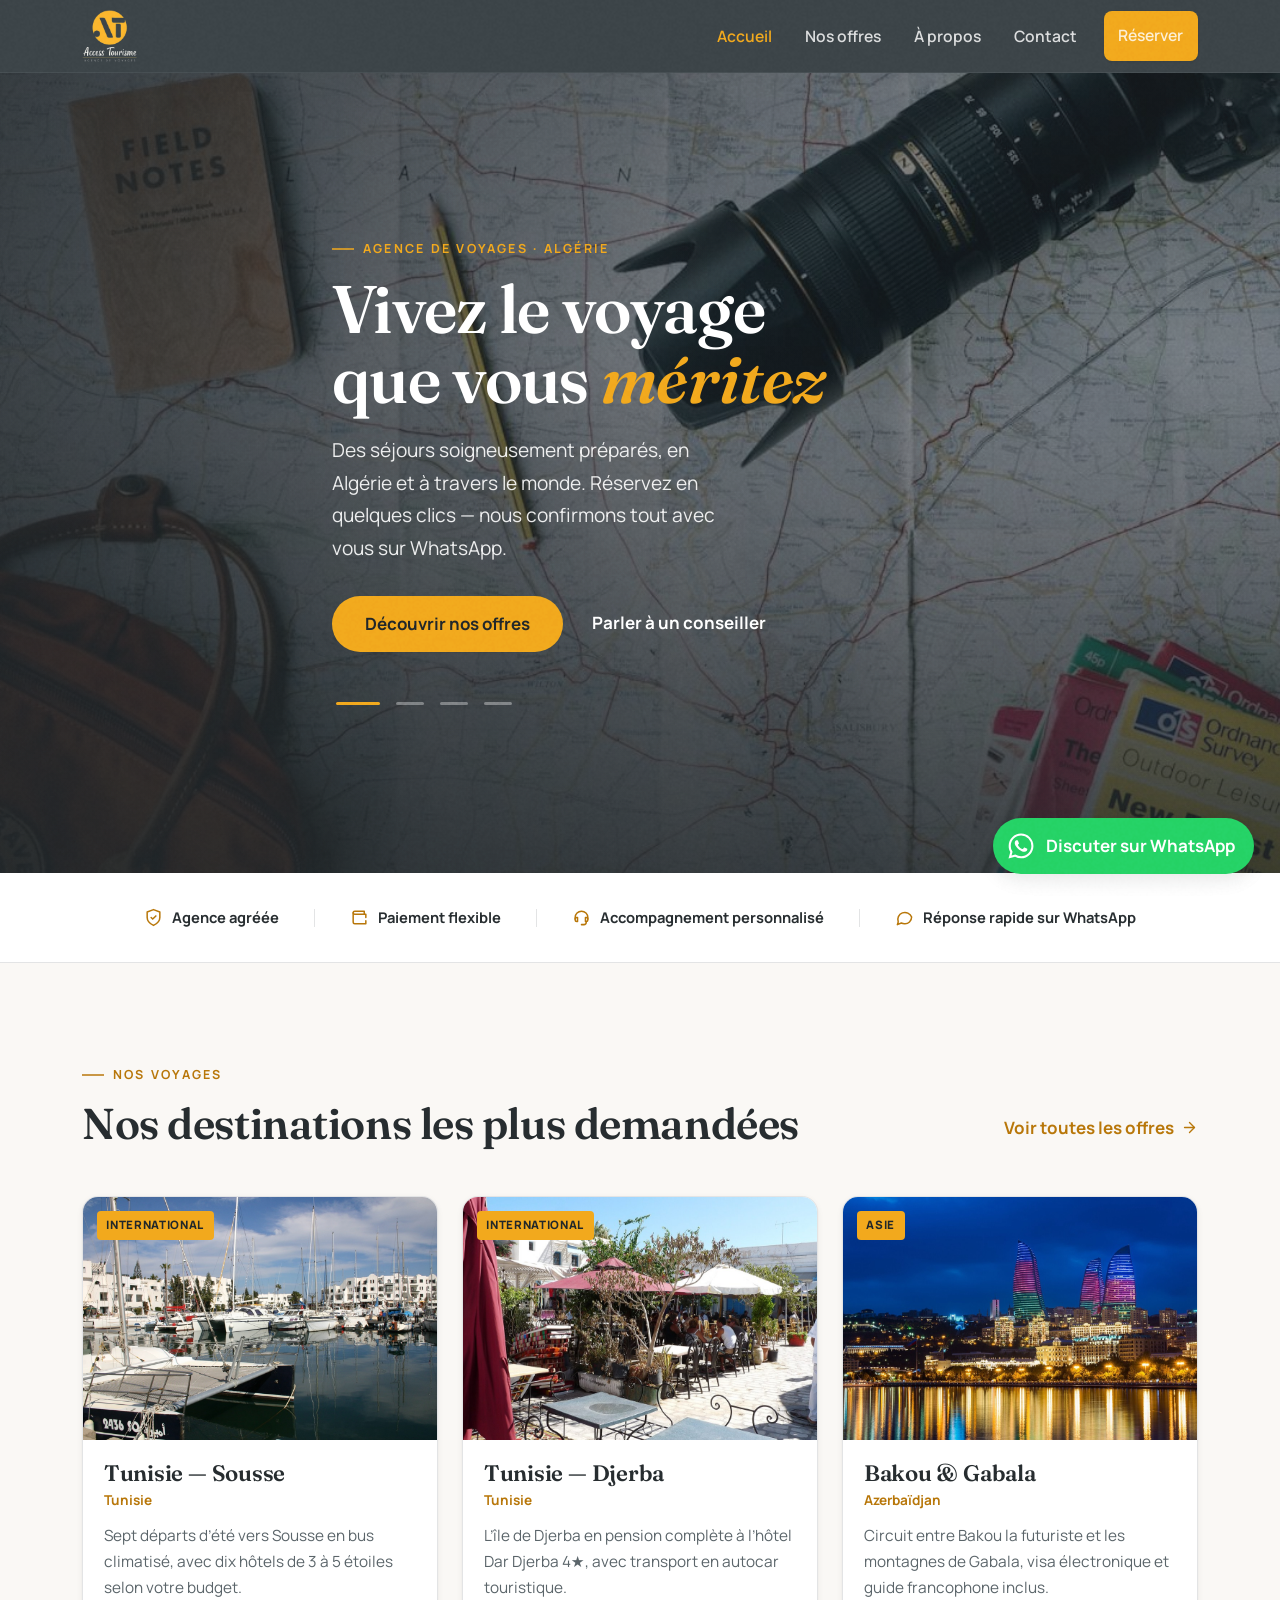
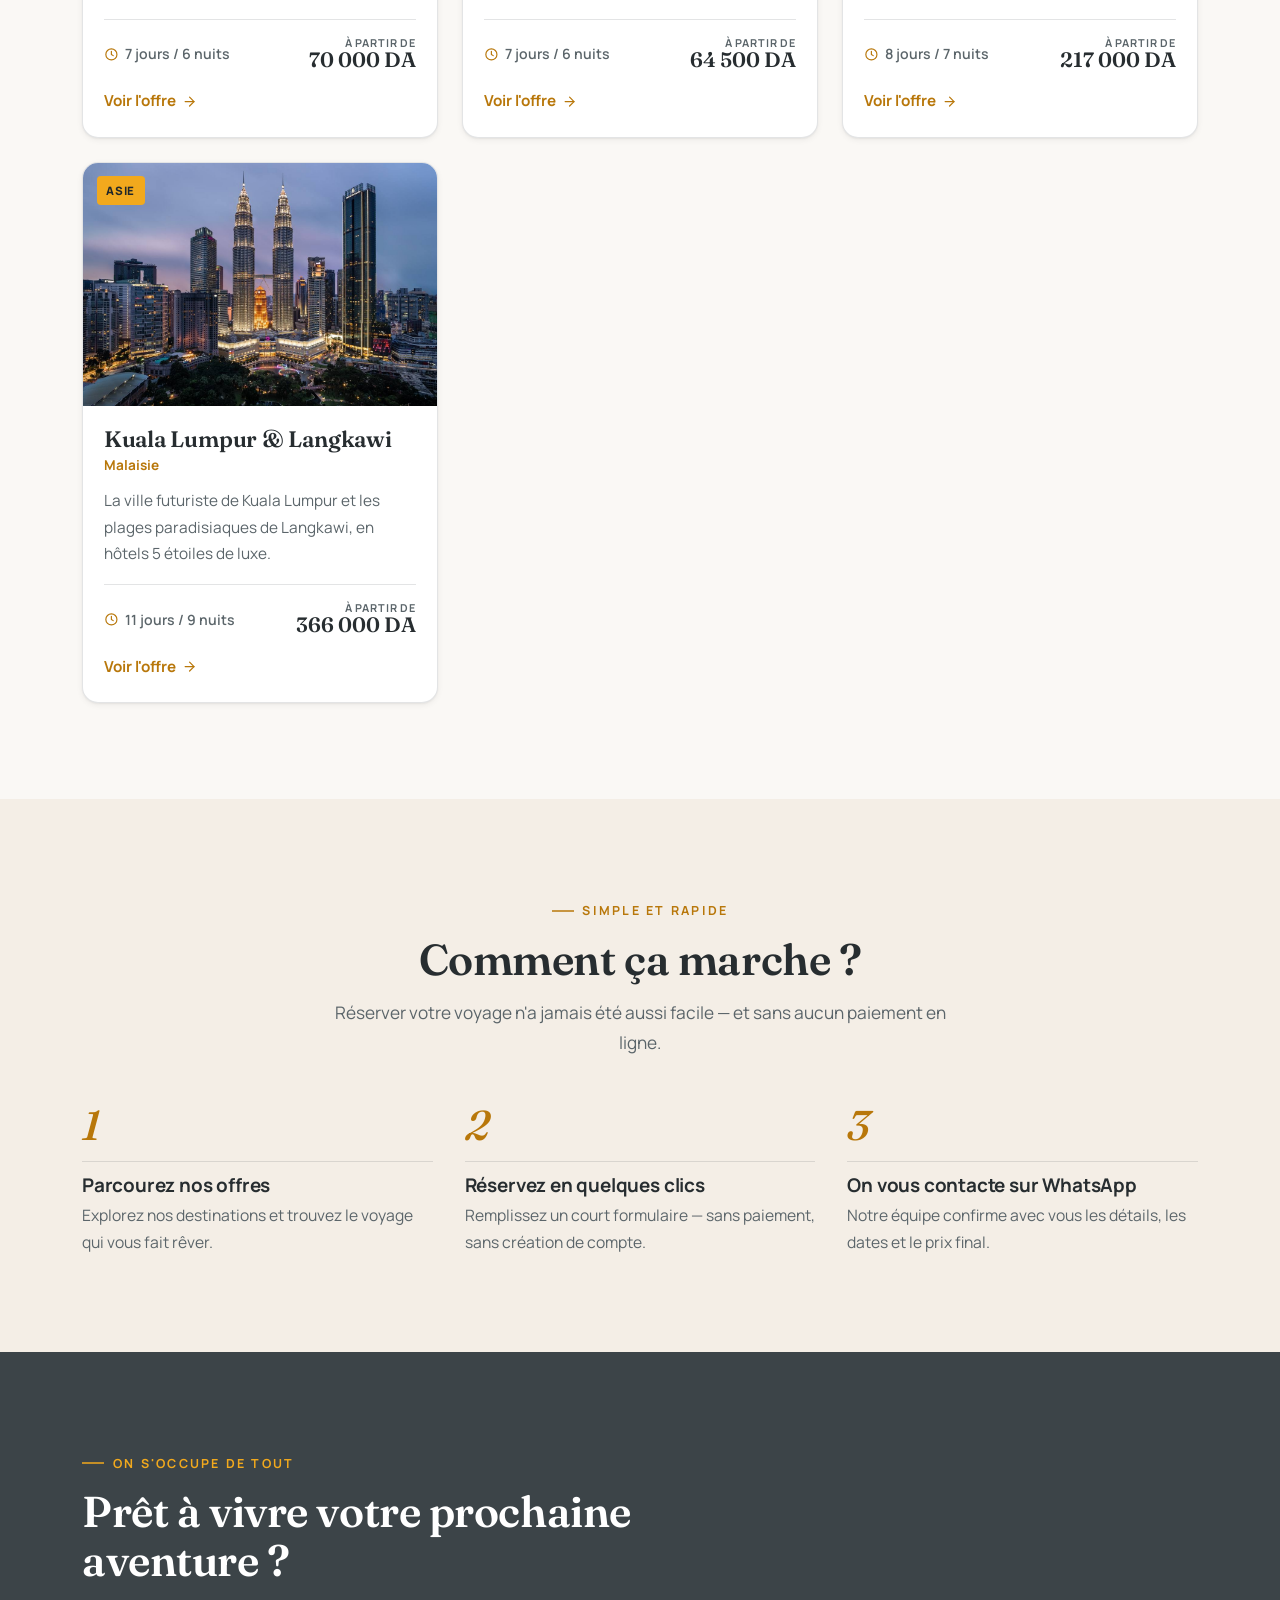
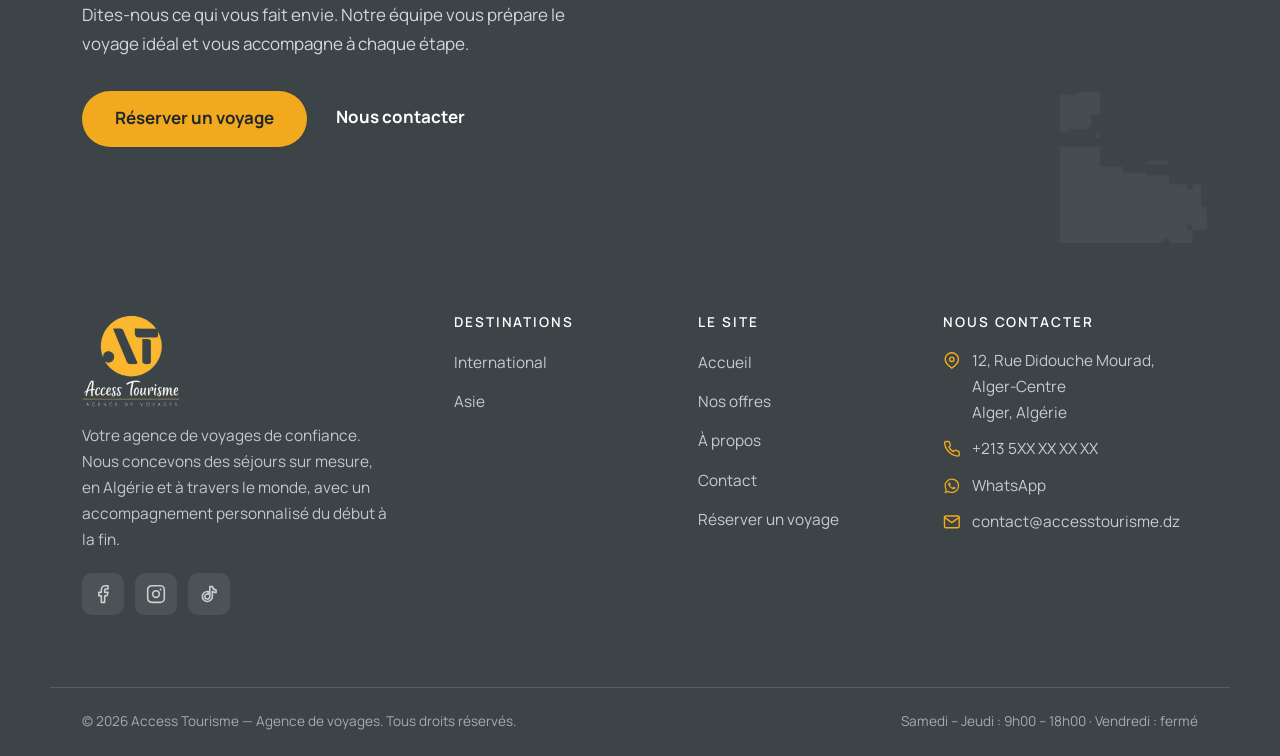
==== commit 9e30a725: "Photo réelle pour Sousse et ajustements de mise en page Marina de Port El Kantaoui (Tony Hisgett, CC" ====
--- a/index.html
+++ b/index.html
@@ -52,7 +52,7 @@
         <p>Des séjours soigneusement préparés, en Algérie et à travers le monde. Réservez en quelques clics — nous confirmons tout avec vous sur WhatsApp.</p>
         <div class="hero__cta">
           <a href="offres.html" class="btn btn-gold btn-lg">Découvrir nos offres</a>
-          <a href="reservation.html" class="btn btn-light btn-lg">Parler à un conseiller</a>
+          <a href="reservation.html" class="hero-link link-grow">Parler à un conseiller</a>
         </div>
         <div class="hero__dots swiper-pagination"></div>
       </div>
@@ -86,10 +86,14 @@
     <!-- ============ OFFRES POPULAIRES ============ -->
     <section class="section">
       <div class="container">
-        <div class="section-head center" data-aos="fade-up">
-          <span class="eyebrow">Nos voyages</span>
-          <h2 class="section-title">Nos destinations les plus demandées</h2>
-          <p>Une sélection de séjours pensés pour vous faire voyager l'esprit tranquille.</p>
+        <div class="section-head section-head--row" data-aos="fade-up">
+          <div>
+            <span class="eyebrow">Nos voyages</span>
+            <h2 class="section-title">Nos destinations les plus demandées</h2>
+          </div>
+          <a href="offres.html" class="arrow-link">Voir toutes les offres
+            <svg viewBox="0 0 24 24" fill="none" stroke="currentColor" stroke-width="1.9" stroke-linecap="round" stroke-linejoin="round" aria-hidden="true"><line x1="5" y1="12" x2="19" y2="12"/><polyline points="12 5 19 12 12 19"/></svg>
+          </a>
         </div>
         <div class="offers-grid" id="featured-offers">
           <div class="offer-card skeleton-card" aria-hidden="true">
@@ -119,9 +123,6 @@
               <div class="skeleton-line skeleton-line--sm skel"></div>
             </div>
           </div>
-        </div>
-        <div class="center mt-2" data-aos="fade-up">
-          <a href="offres.html" class="btn btn-dark btn-lg">Voir toutes les offres</a>
         </div>
       </div>
     </section>
@@ -168,7 +169,7 @@
         <p>Dites-nous ce qui vous fait envie. Notre équipe vous prépare le voyage idéal et vous accompagne à chaque étape.</p>
         <div class="cta-band__btns">
           <a href="reservation.html" class="btn btn-gold btn-lg">Réserver un voyage</a>
-          <a href="contact.html" class="btn btn-light btn-lg">Nous contacter</a>
+          <a href="contact.html" class="cta-link link-grow">Nous contacter</a>
         </div>
       </div>
     </section>
--- a/assets/css/style.css
+++ b/assets/css/style.css
@@ -35,9 +35,9 @@
   --shadow-md:   0 6px 18px rgba(33,39,42,.10);
   --shadow-lg:   0 18px 42px rgba(33,39,42,.16);
 
-  --radius:      16px;
-  --radius-lg:   22px;
-  --radius-sm:   12px;
+  --radius:      12px;
+  --radius-lg:   16px;
+  --radius-sm:   10px;
 
   --container:   1180px;
   --header-h:    72px;
@@ -144,15 +144,31 @@
   font-family: "Manrope", sans-serif;
   font-size: .78rem;
   font-weight: 700;
-  letter-spacing: .22em;
+  letter-spacing: .18em;
   text-transform: uppercase;
   color: var(--gold-700);
   margin-bottom: .9rem;
 }
+/* Petit trait éditorial devant le sur-titre */
+.eyebrow::before {
+  content: ""; display: inline-block;
+  width: 22px; height: 2px;
+  background: currentColor; opacity: .75;
+  vertical-align: middle; margin-right: .55rem;
+  transform: translateY(-1px);
+}
 .section--dark .eyebrow { color: var(--gold); }
 
 .section-head { max-width: 640px; margin-bottom: clamp(2rem, 4vw, 3rem); }
 .section-head.center { margin-inline: auto; }
+
+/* En-tête de section sur une ligne : titre à gauche, lien à droite */
+.section-head--row {
+  max-width: none;
+  display: flex; align-items: flex-end; justify-content: space-between;
+  gap: 1rem 2rem; flex-wrap: wrap;
+}
+.section-head--row .arrow-link { margin-bottom: .35rem; white-space: nowrap; }
 .section-title { font-size: clamp(1.8rem, 4.2vw, 2.7rem); }
 .section-head p { margin-top: .9rem; font-size: 1.08rem; }
 
@@ -173,11 +189,11 @@
               box-shadow .18s var(--ease), color .18s var(--ease);
 }
 .btn svg { width: 1.15em; height: 1.15em; flex: none; }
-.btn:hover { transform: translateY(-2px); }
+.btn:hover { transform: translateY(-1px); }
 .btn:active { transform: translateY(0); }
 
-.btn-gold   { background: var(--gold); color: var(--charcoal-900); box-shadow: 0 6px 16px rgba(242,169,29,.32); }
-.btn-gold:hover { background: var(--gold-600); box-shadow: 0 10px 22px rgba(242,169,29,.4); }
+.btn-gold   { background: var(--gold); color: var(--charcoal-900); box-shadow: 0 1px 2px rgba(33,39,42,.12); }
+.btn-gold:hover { background: var(--gold-600); }
 
 .btn-dark   { background: var(--charcoal); color: #fff; }
 .btn-dark:hover { background: var(--charcoal-700); }
@@ -188,7 +204,7 @@
 .btn-light  { background: #fff; color: var(--ink); }
 .btn-light:hover { background: var(--gold); color: var(--charcoal-900); }
 
-.btn-wa     { background: var(--wa-green); color: #fff; box-shadow: 0 6px 16px rgba(37,211,102,.3); }
+.btn-wa     { background: var(--wa-green); color: #fff; box-shadow: 0 1px 2px rgba(33,39,42,.12); }
 .btn-wa:hover { background: var(--wa-green-d); }
 
 .btn-block  { display: flex; width: 100%; }
@@ -284,7 +300,8 @@
 }
 .hero h1 em { font-style: italic; color: var(--gold); }
 .hero p { color: rgba(255,255,255,.9); font-size: 1.2rem; margin-top: 1.2rem; max-width: 33ch; }
-.hero__cta { display: flex; flex-wrap: wrap; gap: .8rem; margin-top: 2rem; }
+.hero__cta { display: flex; flex-wrap: wrap; align-items: center; gap: 1rem 1.8rem; margin-top: 2rem; }
+.hero-link { color: #fff; font-weight: 700; }
 
 /* Puces de progression du carrousel héros — minimalistes, alignées à gauche */
 .hero__dots {
@@ -327,7 +344,7 @@
   box-shadow: var(--shadow-sm);
   transition: transform .25s var(--ease), box-shadow .25s var(--ease);
 }
-.offer-card:hover { transform: translateY(-6px); box-shadow: var(--shadow-lg); }
+.offer-card:hover { transform: translateY(-3px); box-shadow: var(--shadow-md); }
 .offer-card__media { position: relative; aspect-ratio: 16/11; overflow: hidden; }
 .offer-card__media img {
   width: 100%; height: 100%; object-fit: cover;
@@ -343,52 +360,45 @@
 .offer-card__cat {
   position: absolute; top: .85rem; left: .85rem;
   background: var(--gold); color: var(--charcoal-900);
-  font-size: .74rem; font-weight: 800; letter-spacing: .04em;
+  font-size: .72rem; font-weight: 800; letter-spacing: .06em;
   text-transform: uppercase;
-  padding: .35rem .7rem; border-radius: 999px;
-  box-shadow: 0 2px 8px rgba(0,0,0,.18);
+  padding: .3rem .6rem; border-radius: 4px;
 }
 .offer-card__body { display: flex; flex-direction: column; flex: 1; padding: 1.3rem 1.3rem 1.4rem; }
 .offer-card__body h3 { font-size: 1.4rem; }
 .offer-card__country { font-size: .85rem; color: var(--gold-700); font-weight: 700; margin-top: .15rem; }
-.offer-card__resume { font-size: .96rem; margin-top: .7rem; }
+.offer-card__resume { font-size: .96rem; margin-top: .7rem; margin-bottom: 1.1rem; }
 .offer-card__meta {
   display: flex; align-items: center; justify-content: space-between; gap: .8rem;
-  margin-top: 1.1rem; padding-top: 1.05rem; border-top: 1px solid var(--line);
+  margin-top: auto; padding-top: 1.05rem; border-top: 1px solid var(--line);
 }
 .offer-card__duration { display: inline-flex; align-items: center; gap: .4rem; font-size: .88rem; color: var(--slate); font-weight: 600; }
 .offer-card__duration svg { width: 1.05em; height: 1.05em; color: var(--gold-700); }
 .offer-card__price { text-align: right; line-height: 1.1; }
 .offer-card__price small { display: block; font-size: .68rem; text-transform: uppercase; letter-spacing: .08em; color: var(--slate); font-weight: 700; }
 .offer-card__price b { font-family: "Fraunces", serif; font-size: 1.3rem; color: var(--ink); font-weight: 600; }
-.offer-card__body .btn { margin-top: 1.1rem; }
+.offer-card__body .arrow-link { margin-top: 1.05rem; font-size: .95rem; }
 
 /* ----------------------------- 9. COMMENT ÇA MARCHE --------------------- */
-.steps { position: relative; display: grid; gap: 2.6rem 1.5rem; grid-template-columns: 1fr; }
-.steps::before {
-  content: ""; position: absolute; z-index: 0;
-  left: 27px; top: 8px; bottom: 8px; width: 2px;
-  background: repeating-linear-gradient(to bottom, var(--gold-100) 0 6px, transparent 6px 13px);
-}
-.step { position: relative; z-index: 1; display: flex; gap: 1.3rem; align-items: flex-start; text-align: left; }
+.steps { display: grid; gap: 2.4rem 2rem; grid-template-columns: 1fr; }
+.step { display: flex; gap: 1.3rem; align-items: flex-start; text-align: left; }
 .step__num {
-  flex: none; width: 56px; height: 56px;
-  display: grid; place-items: center;
-  background: var(--cream); color: var(--gold-700);
-  border: 2px solid var(--gold);
-  font-family: "Fraunces", serif; font-weight: 600; font-size: 1.5rem;
-  border-radius: 50%;
-}
-.step__body { padding-top: .5rem; }
+  flex: none;
+  font-family: "Fraunces", serif; font-weight: 500; font-style: italic;
+  font-size: 2.6rem; line-height: 1;
+  color: var(--gold-700);
+}
+.step__body { padding-top: .35rem; border-top: 0; }
 .step h3 { font-family: "Manrope", sans-serif; font-size: 1.18rem; font-weight: 700; }
 .step p { margin-top: .4rem; font-size: .98rem; max-width: 42ch; }
 
 
 /* ----------------------------- 11. CTA BAND ----------------------------- */
-.cta-band { text-align: center; }
-.cta-band h2 { font-size: clamp(1.8rem, 4.5vw, 2.7rem); }
-.cta-band p { max-width: 52ch; margin: 1rem auto 0; }
-.cta-band__btns { display: flex; flex-wrap: wrap; gap: .8rem; justify-content: center; margin-top: 2rem; }
+.cta-band { text-align: left; }
+.cta-band h2 { font-size: clamp(1.8rem, 4.5vw, 2.7rem); max-width: 22ch; }
+.cta-band p { max-width: 52ch; margin: 1rem 0 0; }
+.cta-band__btns { display: flex; flex-wrap: wrap; align-items: center; gap: 1rem 1.8rem; margin-top: 2rem; }
+.cta-link { color: #fff; font-weight: 700; }
 
 /* ----------------------------- 12. PIED DE PAGE ------------------------- */
 .site-footer { background: var(--charcoal); color: rgba(255,255,255,.72); }
@@ -424,11 +434,11 @@
   display: inline-flex; align-items: center; gap: .6rem;
   background: var(--wa-green); color: #fff;
   padding: .8rem; border-radius: 999px;
-  box-shadow: 0 8px 24px rgba(37,211,102,.45);
+  box-shadow: var(--shadow-md);
   font-weight: 700;
   transition: transform .2s var(--ease), background .2s;
 }
-.wa-float:hover { transform: scale(1.05); background: var(--wa-green-d); }
+.wa-float:hover { transform: scale(1.03); background: var(--wa-green-d); }
 .wa-float svg { width: 30px; height: 30px; flex: none; }
 .wa-float__label { display: none; padding-right: .4rem; white-space: nowrap; }
 /* Remonté sur les pages d'offre pour ne pas chevaucher la barre de réservation fixe (mobile) */
@@ -517,7 +527,7 @@
 .offer-hero img { position: absolute; inset: 0; width: 100%; height: 100%; object-fit: cover; }
 .offer-hero::after { content:""; position:absolute; inset:0; background: linear-gradient(180deg, rgba(33,39,42,.15) 0%, rgba(33,39,42,.8) 100%); }
 .offer-hero__inner { position: relative; z-index: 2; padding-block: clamp(1.6rem, 4vw, 2.6rem); width: 100%; }
-.offer-hero .badge { display:inline-block; background: var(--gold); color: var(--charcoal-900); font-weight: 800; font-size: .76rem; text-transform: uppercase; letter-spacing: .05em; padding: .35rem .8rem; border-radius: 999px; margin-bottom: .9rem; }
+.offer-hero .badge { display:inline-block; background: var(--gold); color: var(--charcoal-900); font-weight: 800; font-size: .74rem; text-transform: uppercase; letter-spacing: .06em; padding: .3rem .65rem; border-radius: 4px; margin-bottom: .9rem; }
 .offer-hero h1 { color: #fff; font-size: clamp(2rem, 5.5vw, 3.4rem); }
 .offer-hero__country { color: var(--gold); font-weight: 700; margin-top: .4rem; display:inline-flex; align-items:center; gap:.4rem; }
 .offer-hero__country svg { width:1.1em; height:1.1em; }
@@ -649,14 +659,9 @@
 
 @media (min-width: 768px) {
   .offers-grid { grid-template-columns: repeat(2, 1fr); }
-  .steps { grid-template-columns: repeat(3, 1fr); gap: 2rem 1.5rem; }
-  .steps::before {
-    left: 8%; right: 8%; top: 27px; bottom: auto; height: 2px; width: auto;
-    background: repeating-linear-gradient(to right, var(--gold-100) 0 6px, transparent 6px 13px);
-  }
-  .step { flex-direction: column; align-items: center; text-align: center; }
-  .step__body { padding-top: 0; }
-  .step p { margin-inline: auto; }
+  .steps { grid-template-columns: repeat(3, 1fr); gap: 2rem 2rem; }
+  .step { flex-direction: column; gap: .9rem; }
+  .step__body { padding-top: .8rem; border-top: 1px solid var(--line); width: 100%; }
   .incl-grid { grid-template-columns: 1fr 1fr; }
   .form-grid { grid-template-columns: 1fr 1fr; }
   .footer-grid { grid-template-columns: 1.6fr 1fr 1fr 1.2fr; }
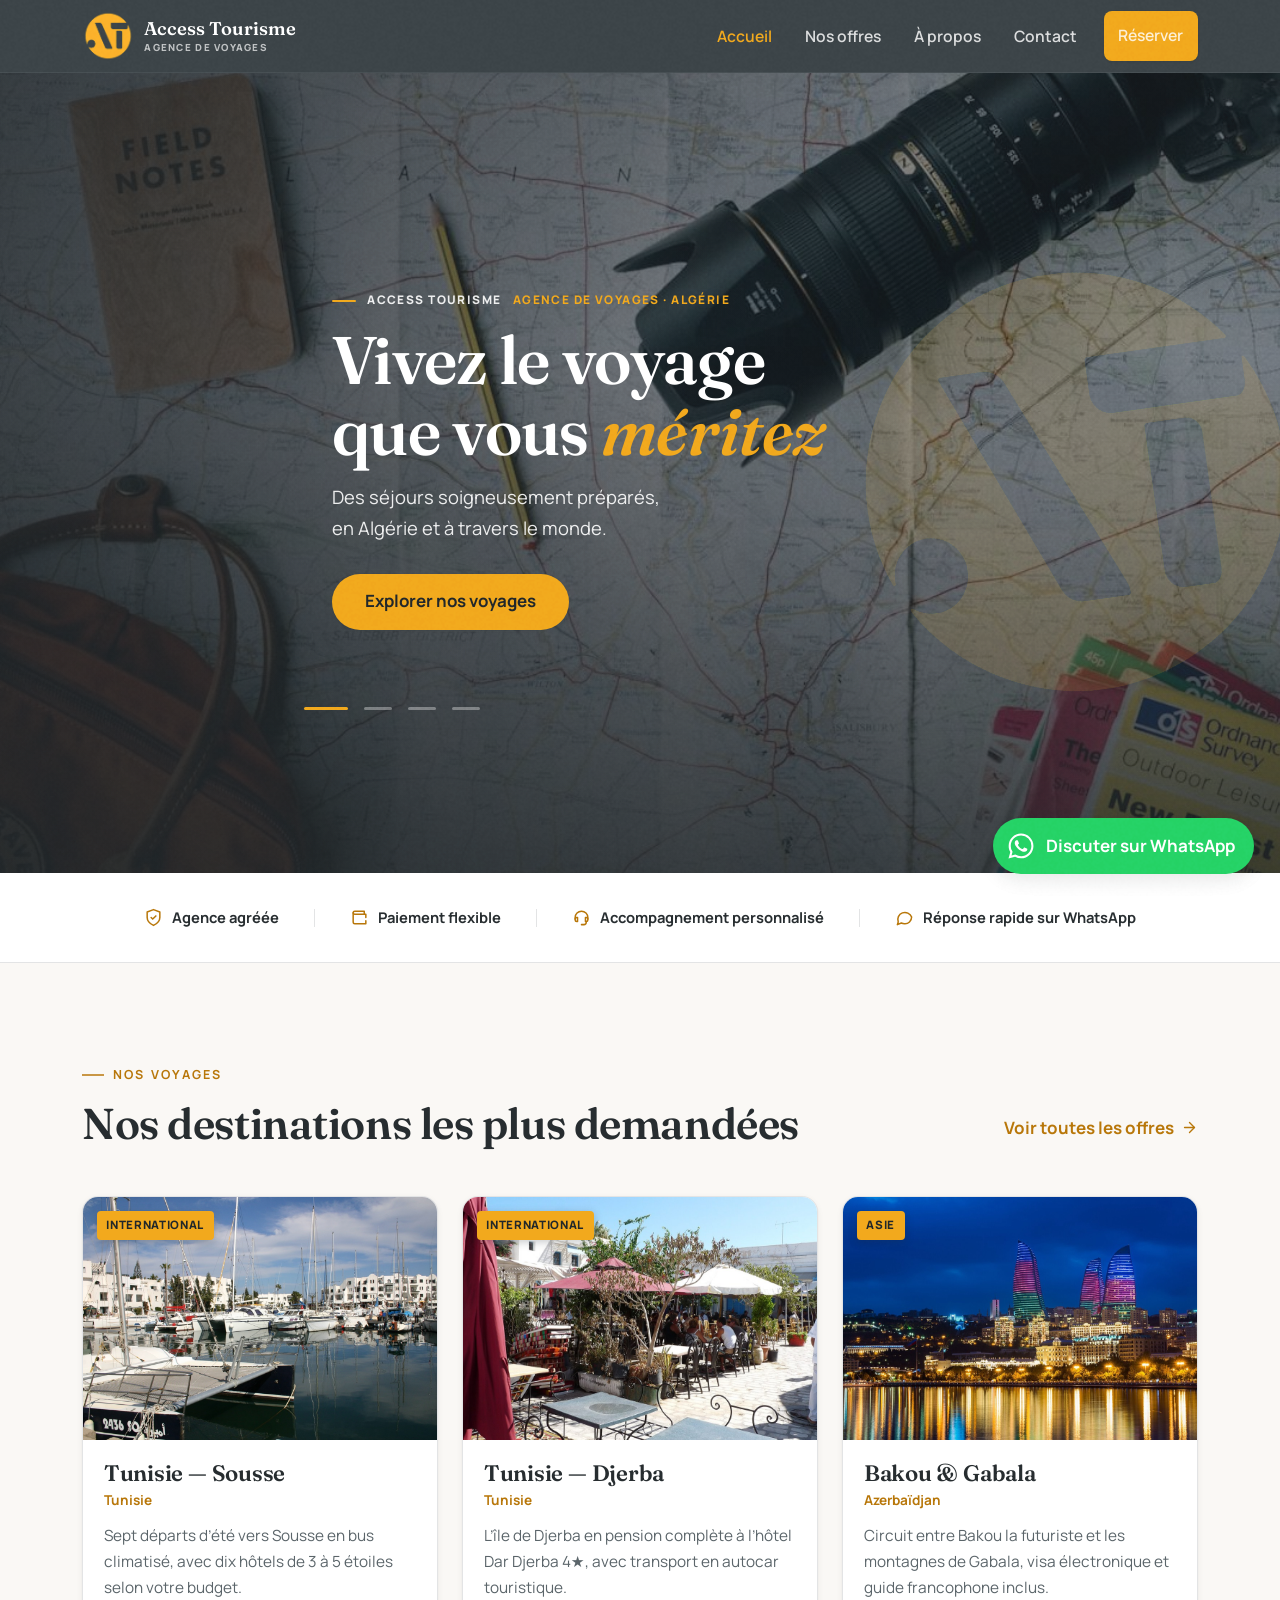
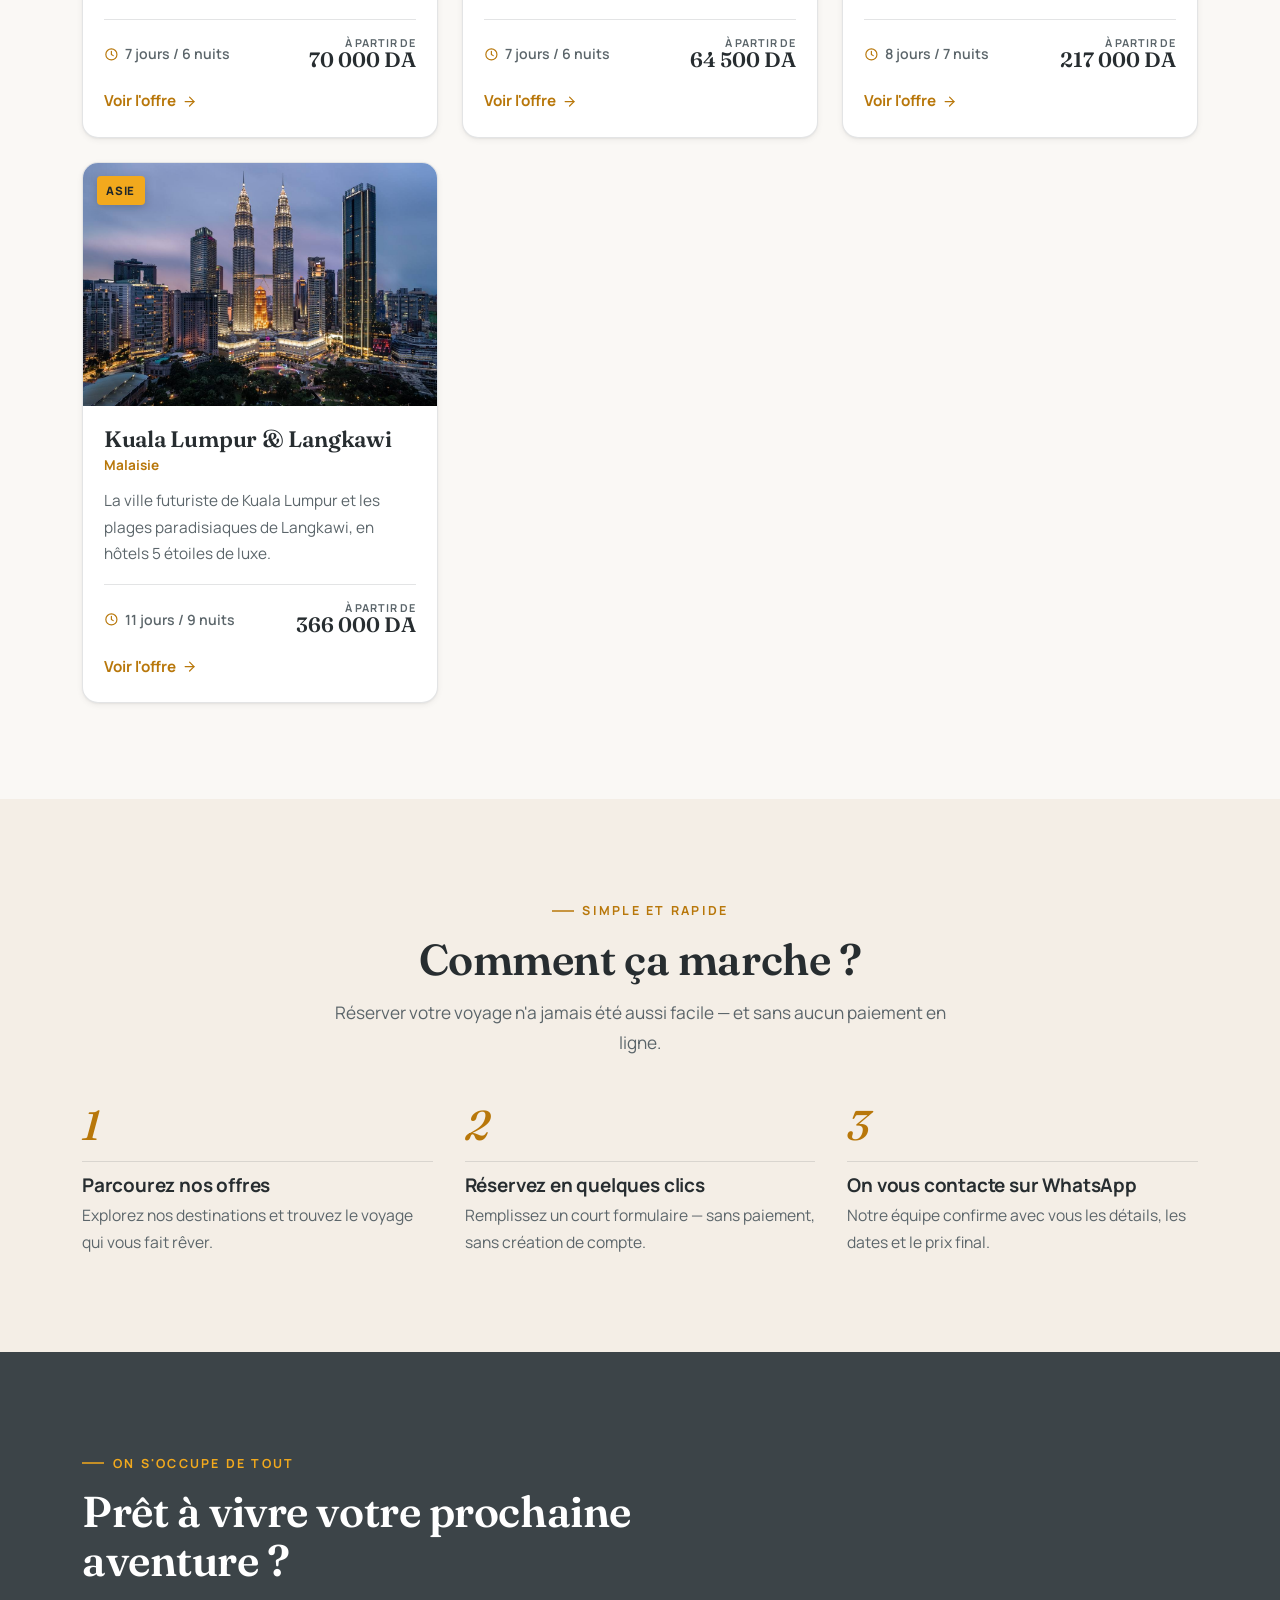
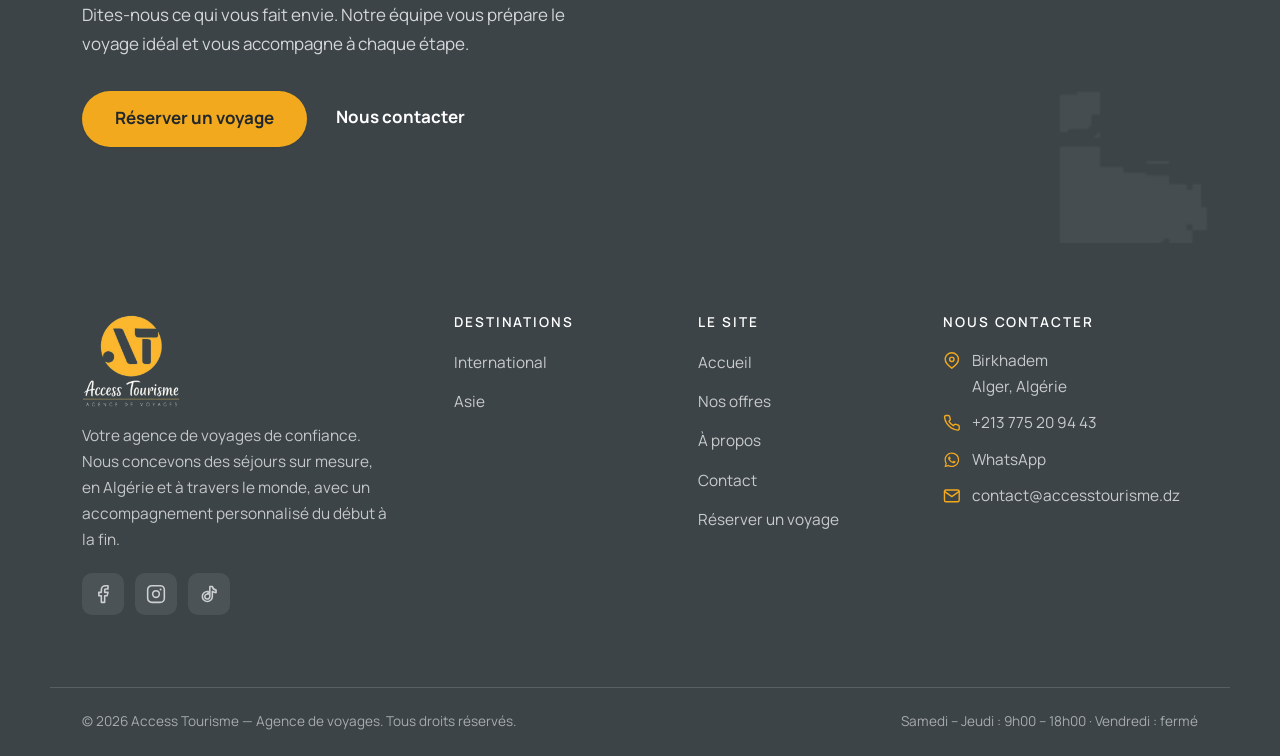
==== commit a2e3977c: "feat: strengthen Access Tourisme branding" ====
--- a/index.html
+++ b/index.html
@@ -46,13 +46,16 @@
           <div class="swiper-slide"><img src="assets/img/destinations/sharm-el-sheikh.jpg" alt="Sharm El Sheikh, Égypte" loading="lazy"></div>
         </div>
       </div>
+      <img class="hero__mark" src="assets/img/site/logo-symbol.png?v=2" alt="" aria-hidden="true" width="900" height="900">
       <div class="container hero__inner">
-        <span class="eyebrow">Agence de voyages · Algérie</span>
+        <div class="hero__brandline" aria-label="Access Tourisme, agence de voyages en Algérie">
+          <span>Access Tourisme</span>
+          <span>Agence de voyages · Algérie</span>
+        </div>
         <h1>Vivez le voyage<br>que vous <em>méritez</em></h1>
-        <p>Des séjours soigneusement préparés, en Algérie et à travers le monde. Réservez en quelques clics — nous confirmons tout avec vous sur WhatsApp.</p>
+        <p>Des séjours soigneusement préparés, en Algérie et à travers le monde.</p>
         <div class="hero__cta">
-          <a href="offres.html" class="btn btn-gold btn-lg">Découvrir nos offres</a>
-          <a href="reservation.html" class="hero-link link-grow">Parler à un conseiller</a>
+          <a href="offres.html" class="btn btn-gold btn-lg">Explorer nos voyages</a>
         </div>
         <div class="hero__dots swiper-pagination"></div>
       </div>
--- a/assets/css/style.css
+++ b/assets/css/style.css
@@ -129,14 +129,12 @@
   padding-inline: clamp(1.1rem, 4vw, 2rem);
 }
 .section { padding-block: clamp(3.25rem, 8vw, 6rem); }
-.section--tight { padding-block: clamp(2.5rem, 6vw, 4rem); }
 .section--cream { background: var(--cream-100); }
 .section--dark  { background: var(--charcoal); color: var(--cream); }
 .section--dark h1, .section--dark h2, .section--dark h3 { color: #fff; }
 .section--dark p { color: rgba(255,255,255,.78); }
 
 .center { text-align: center; }
-.muted  { color: var(--slate); }
 
 /* En-tête de section réutilisable */
 .eyebrow {
@@ -171,8 +169,6 @@
 .section-head--row .arrow-link { margin-bottom: .35rem; white-space: nowrap; }
 .section-title { font-size: clamp(1.8rem, 4.2vw, 2.7rem); }
 .section-head p { margin-top: .9rem; font-size: 1.08rem; }
-
-.lead { font-size: 1.15rem; line-height: 1.6; color: var(--slate); }
 
 /* ----------------------------- 4. BOUTONS ------------------------------- */
 .btn {
@@ -195,15 +191,6 @@
 .btn-gold   { background: var(--gold); color: var(--charcoal-900); box-shadow: 0 1px 2px rgba(33,39,42,.12); }
 .btn-gold:hover { background: var(--gold-600); }
 
-.btn-dark   { background: var(--charcoal); color: #fff; }
-.btn-dark:hover { background: var(--charcoal-700); }
-
-.btn-outline{ background: transparent; color: var(--ink); border-color: rgba(60,68,72,.35); }
-.btn-outline:hover { background: var(--charcoal); color: #fff; border-color: var(--charcoal); }
-
-.btn-light  { background: #fff; color: var(--ink); }
-.btn-light:hover { background: var(--gold); color: var(--charcoal-900); }
-
 .btn-wa     { background: var(--wa-green); color: #fff; box-shadow: 0 1px 2px rgba(33,39,42,.12); }
 .btn-wa:hover { background: var(--wa-green-d); }
 
@@ -239,8 +226,21 @@
   display: flex; align-items: center; justify-content: space-between;
   gap: 1rem; min-height: var(--header-h);
 }
-.brand { display: inline-flex; align-items: center; }
-.brand img { height: 52px; width: auto; }
+.brand {
+  display: inline-flex; align-items: center; gap: .65rem;
+  min-width: 0; color: #fff;
+}
+.brand__mark { width: 52px; height: 52px; flex: none; object-fit: contain; }
+.brand__copy { display: grid; line-height: 1.05; }
+.brand__name {
+  font-family: "Fraunces", Georgia, "Times New Roman", serif;
+  font-size: 1.15rem; font-weight: 600; white-space: nowrap;
+}
+.brand__tagline {
+  margin-top: .25rem; color: rgba(255,255,255,.68);
+  font-size: .61rem; font-weight: 800; letter-spacing: .13em;
+  text-transform: uppercase; white-space: nowrap;
+}
 
 .nav { display: flex; align-items: center; gap: .35rem; }
 .nav__brand { display: none; }
@@ -291,22 +291,37 @@
     linear-gradient(180deg, rgba(33,39,42,.5) 0%, rgba(33,39,42,.4) 35%, rgba(33,39,42,.85) 100%),
     linear-gradient(90deg, rgba(33,39,42,.75) 0%, rgba(33,39,42,.18) 72%);
 }
-.hero__inner { position: relative; z-index: 2; padding-block: 4rem; max-width: 680px; }
-.hero .eyebrow { color: var(--gold); }
+.hero__mark {
+  position: absolute; z-index: 2; top: 50%; right: clamp(-9rem, -3vw, -2rem);
+  width: clamp(320px, 38vw, 570px); height: auto;
+  opacity: .13; transform: translateY(-48%) rotate(-8deg);
+  pointer-events: none; user-select: none;
+}
+.hero__inner { position: relative; z-index: 3; padding-block: 4rem 5.5rem; max-width: 680px; }
+.hero__brandline {
+  display: flex; align-items: center; flex-wrap: wrap; gap: .35rem .7rem;
+  margin-bottom: 1rem; color: rgba(255,255,255,.9);
+  font-size: .74rem; font-weight: 800; letter-spacing: .12em;
+  line-height: 1.4; text-transform: uppercase;
+}
+.hero__brandline::before {
+  content: ""; width: 24px; height: 2px; flex: none;
+  background: var(--gold); border-radius: 2px;
+}
+.hero__brandline span:last-child { color: var(--gold); }
 .hero h1 {
   color: #fff;
   font-size: clamp(2.3rem, 6.4vw, 4.2rem);
   line-height: 1.05;
 }
 .hero h1 em { font-style: italic; color: var(--gold); }
-.hero p { color: rgba(255,255,255,.9); font-size: 1.2rem; margin-top: 1.2rem; max-width: 33ch; }
-.hero__cta { display: flex; flex-wrap: wrap; align-items: center; gap: 1rem 1.8rem; margin-top: 2rem; }
-.hero-link { color: #fff; font-weight: 700; }
+.hero p { color: rgba(255,255,255,.9); font-size: 1.15rem; margin-top: 1rem; max-width: 32ch; }
+.hero__cta { display: flex; align-items: center; margin-top: 1.8rem; }
 
 /* Puces de progression du carrousel héros — minimalistes, alignées à gauche */
 .hero__dots {
-  position: relative; z-index: 2;
-  display: flex; gap: .5rem; margin-top: clamp(2.4rem, 6vw, 3.6rem);
+  position: absolute; z-index: 2; bottom: 2.15rem; left: 0;
+  display: flex; gap: .5rem;
 }
 .hero__dots .swiper-pagination-bullet {
   width: 28px; height: 3px; border-radius: 2px;
@@ -363,6 +378,7 @@
   font-size: .72rem; font-weight: 800; letter-spacing: .06em;
   text-transform: uppercase;
   padding: .3rem .6rem; border-radius: 4px;
+  box-shadow: 0 2px 8px rgba(33,39,42,.25);
 }
 .offer-card__body { display: flex; flex-direction: column; flex: 1; padding: 1.3rem 1.3rem 1.4rem; }
 .offer-card__body h3 { font-size: 1.4rem; }
@@ -500,6 +516,7 @@
 .breadcrumb { font-size: .88rem; color: var(--slate); margin-bottom: 1.2rem; }
 .breadcrumb a:hover { color: var(--gold-700); }
 .breadcrumb span { color: var(--ink); font-weight: 600; }
+.breadcrumb span[aria-hidden] { color: var(--gold-700); font-weight: 400; }
 
 .filters { display: flex; flex-wrap: wrap; gap: .6rem; align-items: center; margin-bottom: 2rem; }
 .chip {
@@ -509,7 +526,7 @@
   font-weight: 700; font-size: .92rem;
   transition: all .15s var(--ease);
 }
-.chip:hover { border-color: var(--charcoal); }
+.chip:hover { border-color: var(--charcoal); transform: translateY(-1px); }
 .chip.active { background: var(--charcoal); color: #fff; border-color: var(--charcoal); }
 .filters__budget { margin-left: auto; }
 .filters__budget select {
@@ -556,6 +573,7 @@
   color: var(--ink);
 }
 .program summary::-webkit-details-marker { display: none; }
+.program summary:hover { background: var(--cream); }
 .program summary::after {
   content: "+"; margin-left: auto; font-size: 1.4rem; color: var(--gold-700);
   font-weight: 400; transition: transform .2s;
@@ -609,6 +627,7 @@
 /* Barre de réservation fixe (mobile) */
 .sticky-bar {
   position: fixed; left: 0; right: 0; bottom: 0; z-index: 90;
+  animation: bar-rise .45s var(--ease) both;
   display: flex; align-items: center; gap: 1rem;
   background: #fff; border-top: 1px solid var(--line);
   box-shadow: 0 -6px 20px rgba(33,39,42,.1);
@@ -619,6 +638,7 @@
 .sticky-bar__price small { display: block; font-size: .68rem; text-transform: uppercase; letter-spacing: .06em; color: var(--slate); font-weight: 700; }
 .sticky-bar__price b { font-family: "Fraunces", serif; font-size: 1.2rem; color: var(--ink); }
 .sticky-bar .btn { margin-left: auto; }
+@keyframes bar-rise { from { transform: translateY(100%); } to { transform: translateY(0); } }
 
 /* --------------------- 17. PAGES À PROPOS / CONTACT -------------------- */
 .split { display: grid; gap: 2.4rem; grid-template-columns: 1fr; align-items: center; }
@@ -647,13 +667,10 @@
 .map-embed iframe { display: block; width: 100%; height: 320px; border: 0; }
 
 /* ----------------------------- 18. UTILITAIRES ------------------------- */
-.hidden { display: none !important; }
-.mt-2 { margin-top: 2rem; }
 .text-gold { color: var(--gold-700); }
 
 /* ----------------------------- 19. RESPONSIVE -------------------------- */
 @media (min-width: 560px) {
-  .trust__grid { grid-template-columns: 1fr 1fr; }
   .stats { gap: 1.5rem; }
 }
 
@@ -674,15 +691,17 @@
 }
 
 @media (min-width: 980px) {
-  .trust__grid { grid-template-columns: repeat(4, 1fr); padding-block: 2.2rem; }
   .offers-grid { grid-template-columns: repeat(3, 1fr); }
-  .offers-grid--two { grid-template-columns: repeat(2, 1fr); }
   .offer-layout { grid-template-columns: 1fr 360px; gap: 3rem; }
   .booking-card { position: sticky; top: calc(var(--header-h) + 1.5rem); }
 }
 
 /* --- Menu mobile : sous 880px on bascule en menu déroulant --- */
 @media (max-width: 879px) {
+  .brand { gap: .5rem; }
+  .brand__mark { width: 46px; height: 46px; }
+  .brand__name { font-size: 1.05rem; }
+  .brand__tagline { font-size: .56rem; }
   .nav-toggle { display: block; }
   .nav {
     position: fixed; inset: var(--header-h) 0 auto 0;
@@ -708,6 +727,19 @@
   .nav__brand img { height: 30px; width: 30px; }
 }
 
+@media (max-width: 560px) {
+  .hero__inner { padding-block: 3.25rem 4.8rem; }
+  .hero__mark {
+    top: 54%; right: -9.5rem; width: 330px;
+    opacity: .08; transform: translateY(-50%) rotate(-12deg);
+  }
+  .hero__brandline { gap: .2rem .55rem; margin-bottom: .85rem; font-size: .66rem; letter-spacing: .09em; }
+  .hero__brandline::before { width: 20px; }
+  .hero__brandline span:last-child { flex-basis: 100%; margin-left: 25px; }
+  .hero p { font-size: 1.08rem; }
+  .hero__dots { bottom: 1.6rem; }
+}
+
 /* --------------------- 20. SQUELETTES DE CHARGEMENT --------------------- */
 /* Effet de balayage lumineux, réutilisé partout où une zone est encore en
    cours de chargement (page en cours de rendu) ou en attente d'une photo
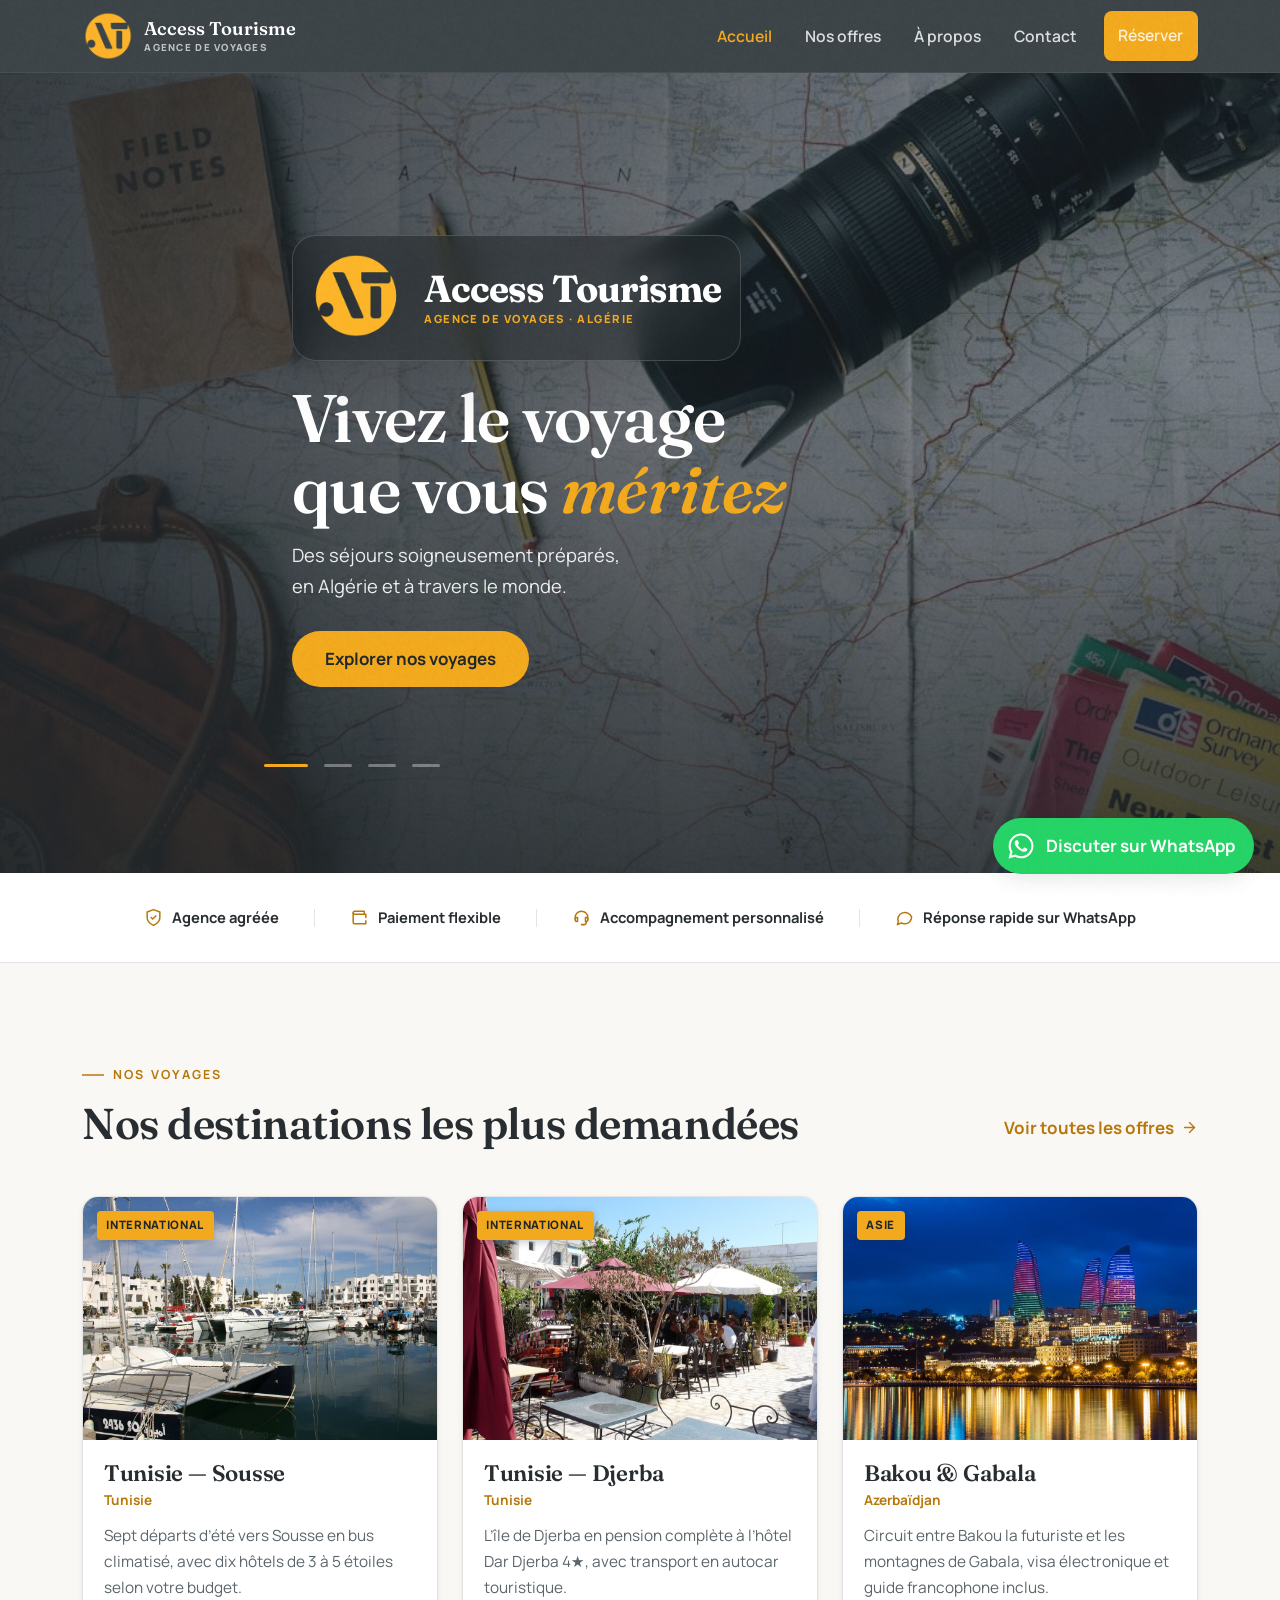
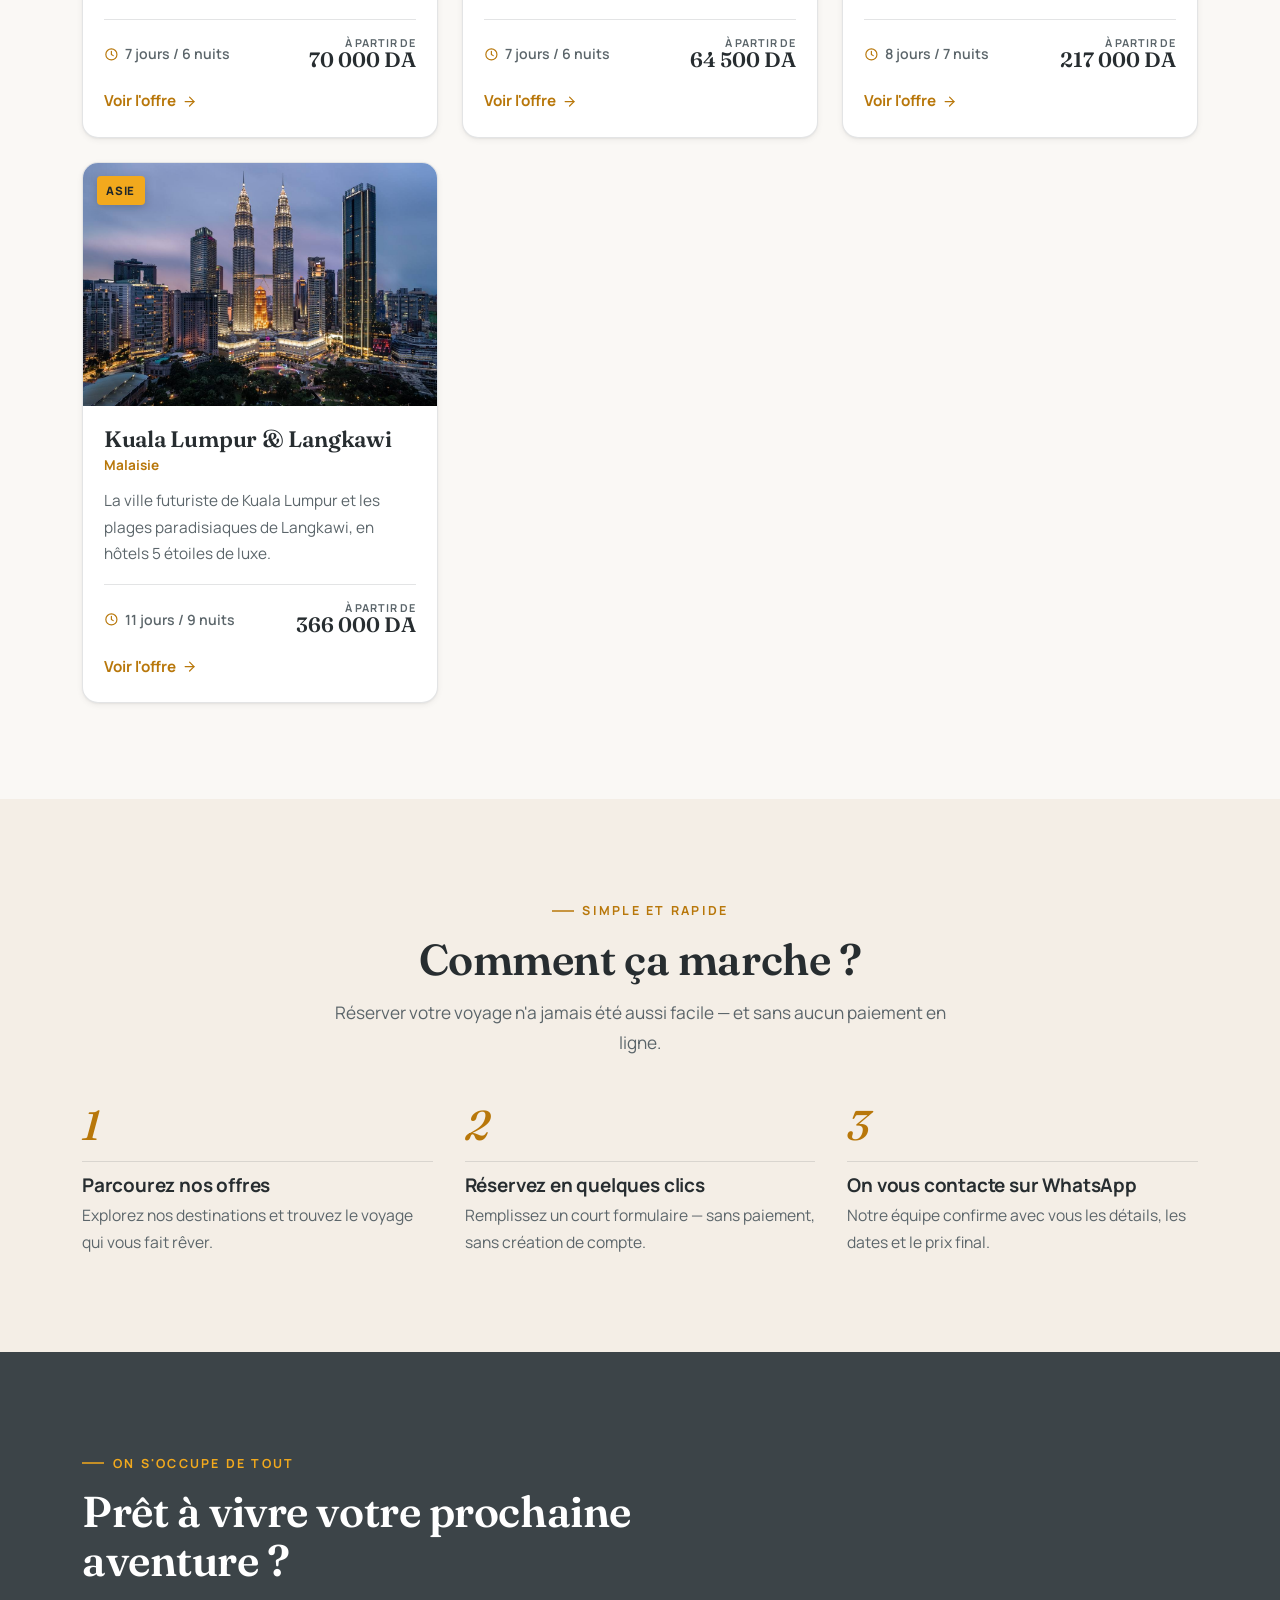
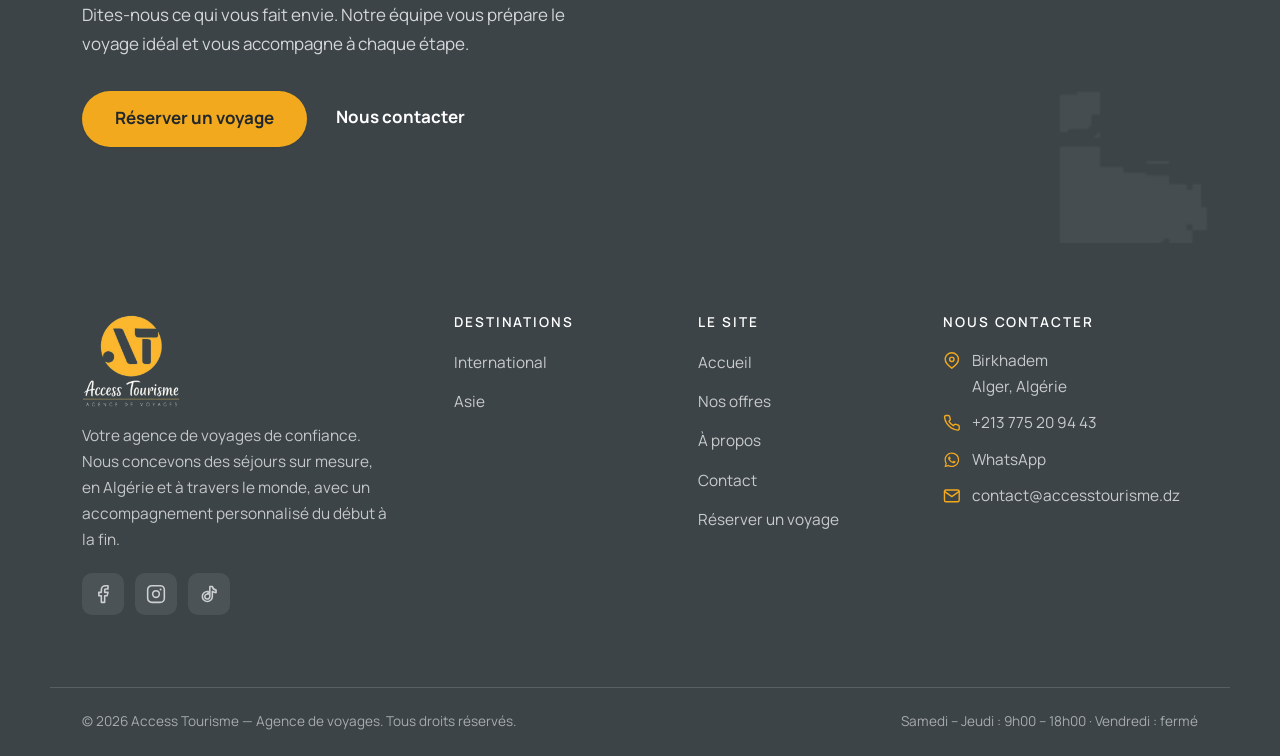
==== commit 4626cfdd: "feat: feature brand lockup in homepage hero" ====
--- a/index.html
+++ b/index.html
@@ -46,11 +46,21 @@
           <div class="swiper-slide"><img src="assets/img/destinations/sharm-el-sheikh.jpg" alt="Sharm El Sheikh, Égypte" loading="lazy"></div>
         </div>
       </div>
-      <img class="hero__mark" src="assets/img/site/logo-symbol.png?v=2" alt="" aria-hidden="true" width="900" height="900">
       <div class="container hero__inner">
-        <div class="hero__brandline" aria-label="Access Tourisme, agence de voyages en Algérie">
-          <span>Access Tourisme</span>
-          <span>Agence de voyages · Algérie</span>
+        <div class="hero__brand" aria-label="Access Tourisme, agence de voyages en Algérie">
+          <img
+            class="hero__brand-mark"
+            src="assets/img/site/logo-symbol-hero-768.png"
+            srcset="assets/img/site/logo-symbol-hero-256.png 256w, assets/img/site/logo-symbol-hero-768.png 768w, assets/img/site/logo-symbol-hero-1254.png 1254w"
+            sizes="(max-width: 560px) 68px, 104px"
+            alt=""
+            width="1254"
+            height="1254"
+            decoding="async">
+          <span class="hero__brand-copy">
+            <span class="hero__brand-name">Access Tourisme</span>
+            <span class="hero__brand-meta">Agence de voyages · Algérie</span>
+          </span>
         </div>
         <h1>Vivez le voyage<br>que vous <em>méritez</em></h1>
         <p>Des séjours soigneusement préparés, en Algérie et à travers le monde.</p>
--- a/assets/css/style.css
+++ b/assets/css/style.css
@@ -291,24 +291,28 @@
     linear-gradient(180deg, rgba(33,39,42,.5) 0%, rgba(33,39,42,.4) 35%, rgba(33,39,42,.85) 100%),
     linear-gradient(90deg, rgba(33,39,42,.75) 0%, rgba(33,39,42,.18) 72%);
 }
-.hero__mark {
-  position: absolute; z-index: 2; top: 50%; right: clamp(-9rem, -3vw, -2rem);
-  width: clamp(320px, 38vw, 570px); height: auto;
-  opacity: .13; transform: translateY(-48%) rotate(-8deg);
-  pointer-events: none; user-select: none;
-}
-.hero__inner { position: relative; z-index: 3; padding-block: 4rem 5.5rem; max-width: 680px; }
-.hero__brandline {
-  display: flex; align-items: center; flex-wrap: wrap; gap: .35rem .7rem;
-  margin-bottom: 1rem; color: rgba(255,255,255,.9);
-  font-size: .74rem; font-weight: 800; letter-spacing: .12em;
-  line-height: 1.4; text-transform: uppercase;
-}
-.hero__brandline::before {
-  content: ""; width: 24px; height: 2px; flex: none;
-  background: var(--gold); border-radius: 2px;
-}
-.hero__brandline span:last-child { color: var(--gold); }
+.hero__inner { position: relative; z-index: 3; padding-block: 4rem 5.5rem; max-width: 760px; }
+.hero__brand {
+  display: inline-flex; align-items: center; gap: 1rem;
+  margin-bottom: 1.35rem; padding: .65rem 1.2rem .65rem .7rem;
+  background: rgba(33,39,42,.58);
+  border: 1px solid rgba(255,255,255,.16); border-radius: 24px;
+  box-shadow: 0 18px 55px rgba(0,0,0,.18);
+  backdrop-filter: blur(12px); -webkit-backdrop-filter: blur(12px);
+}
+.hero__brand-mark {
+  width: 104px; height: 104px; flex: none; object-fit: contain;
+  filter: drop-shadow(0 8px 20px rgba(0,0,0,.2));
+}
+.hero__brand-copy { display: grid; gap: .2rem; min-width: 0; }
+.hero__brand-name {
+  font-family: "Fraunces", serif; font-size: clamp(1.75rem, 3vw, 2.35rem);
+  font-weight: 700; line-height: 1; letter-spacing: -.025em; color: #fff;
+}
+.hero__brand-meta {
+  color: var(--gold); font-size: .7rem; font-weight: 800;
+  letter-spacing: .13em; line-height: 1.4; text-transform: uppercase;
+}
 .hero h1 {
   color: #fff;
   font-size: clamp(2.3rem, 6.4vw, 4.2rem);
@@ -728,14 +732,15 @@
 }
 
 @media (max-width: 560px) {
-  .hero__inner { padding-block: 3.25rem 4.8rem; }
-  .hero__mark {
-    top: 54%; right: -9.5rem; width: 330px;
-    opacity: .08; transform: translateY(-50%) rotate(-12deg);
+  .hero__inner { padding-block: 2.75rem 4.8rem; }
+  .hero__brand {
+    gap: .75rem; margin-bottom: 1rem; padding: .5rem .8rem .5rem .5rem;
+    border-radius: 18px;
   }
-  .hero__brandline { gap: .2rem .55rem; margin-bottom: .85rem; font-size: .66rem; letter-spacing: .09em; }
-  .hero__brandline::before { width: 20px; }
-  .hero__brandline span:last-child { flex-basis: 100%; margin-left: 25px; }
+  .hero__brand-mark { width: 68px; height: 68px; }
+  .hero__brand-copy { gap: .12rem; }
+  .hero__brand-name { font-size: 1.45rem; }
+  .hero__brand-meta { font-size: .57rem; letter-spacing: .09em; }
   .hero p { font-size: 1.08rem; }
   .hero__dots { bottom: 1.6rem; }
 }
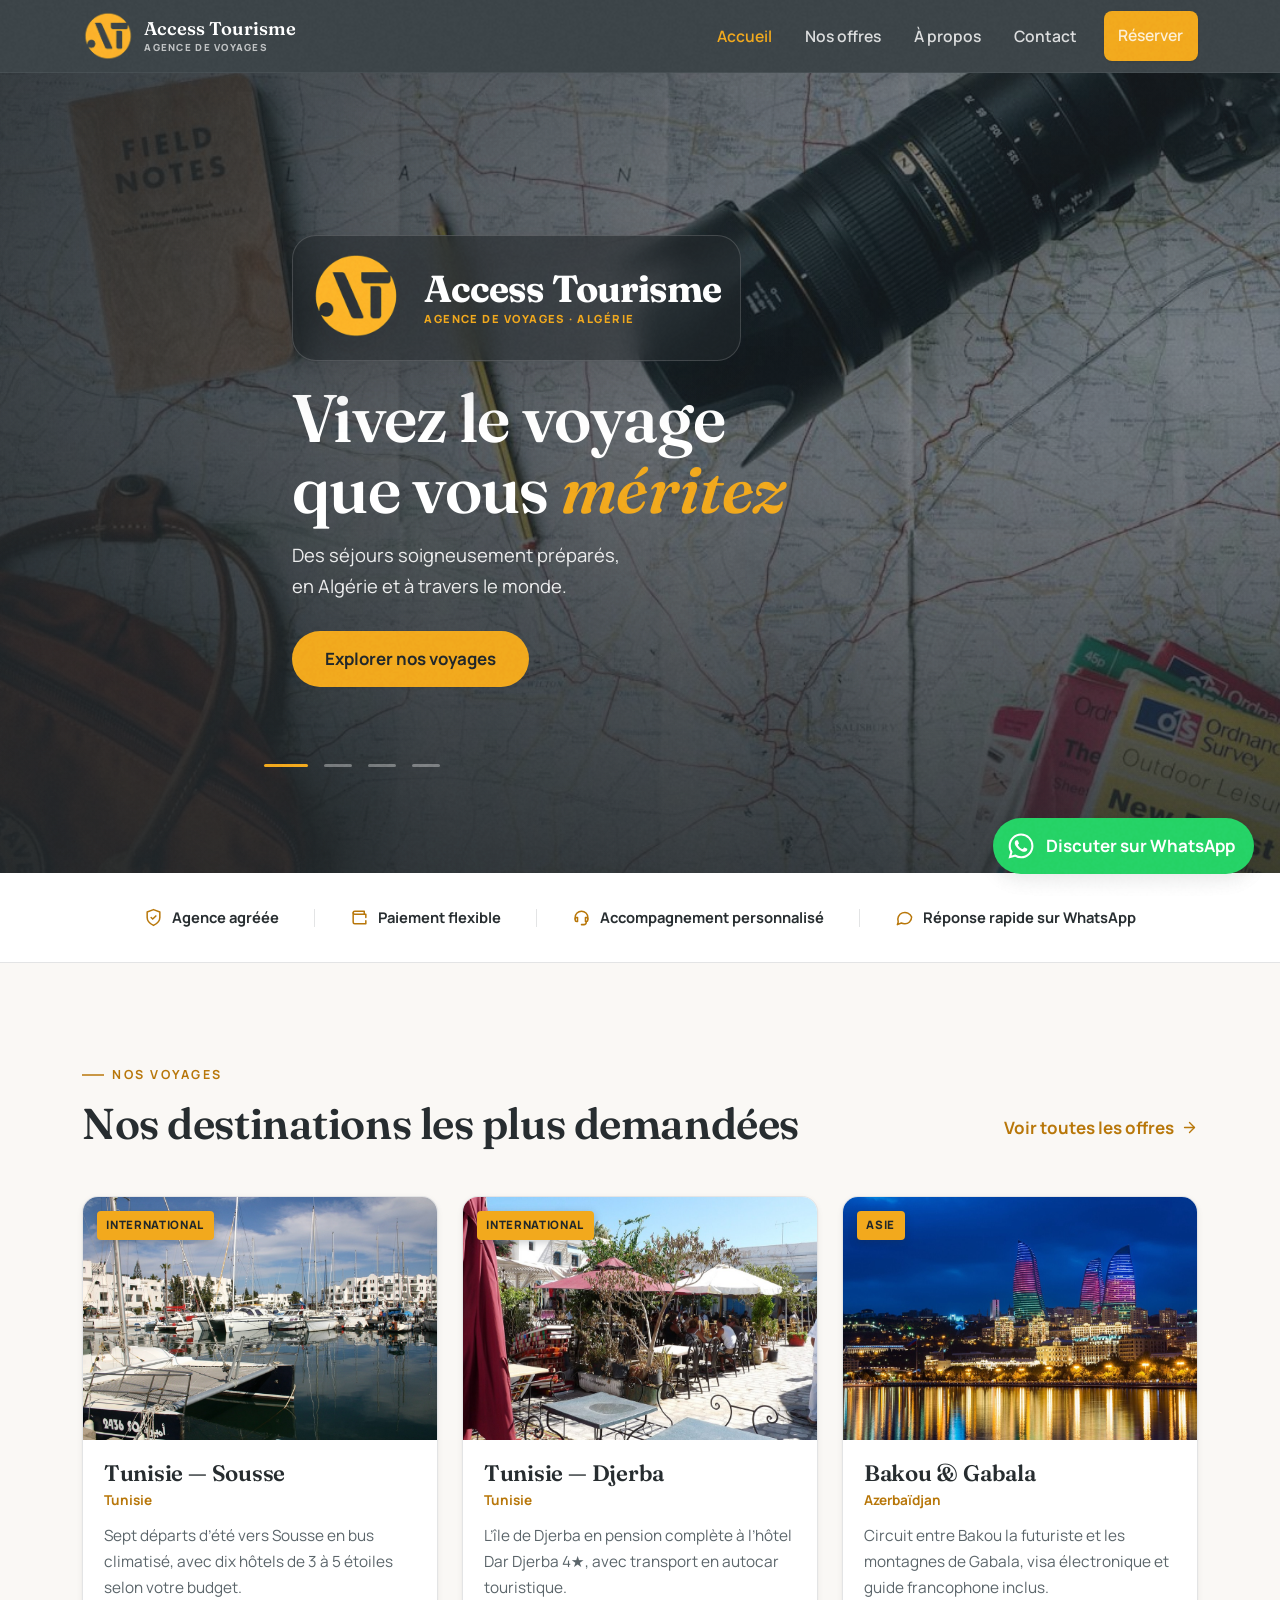
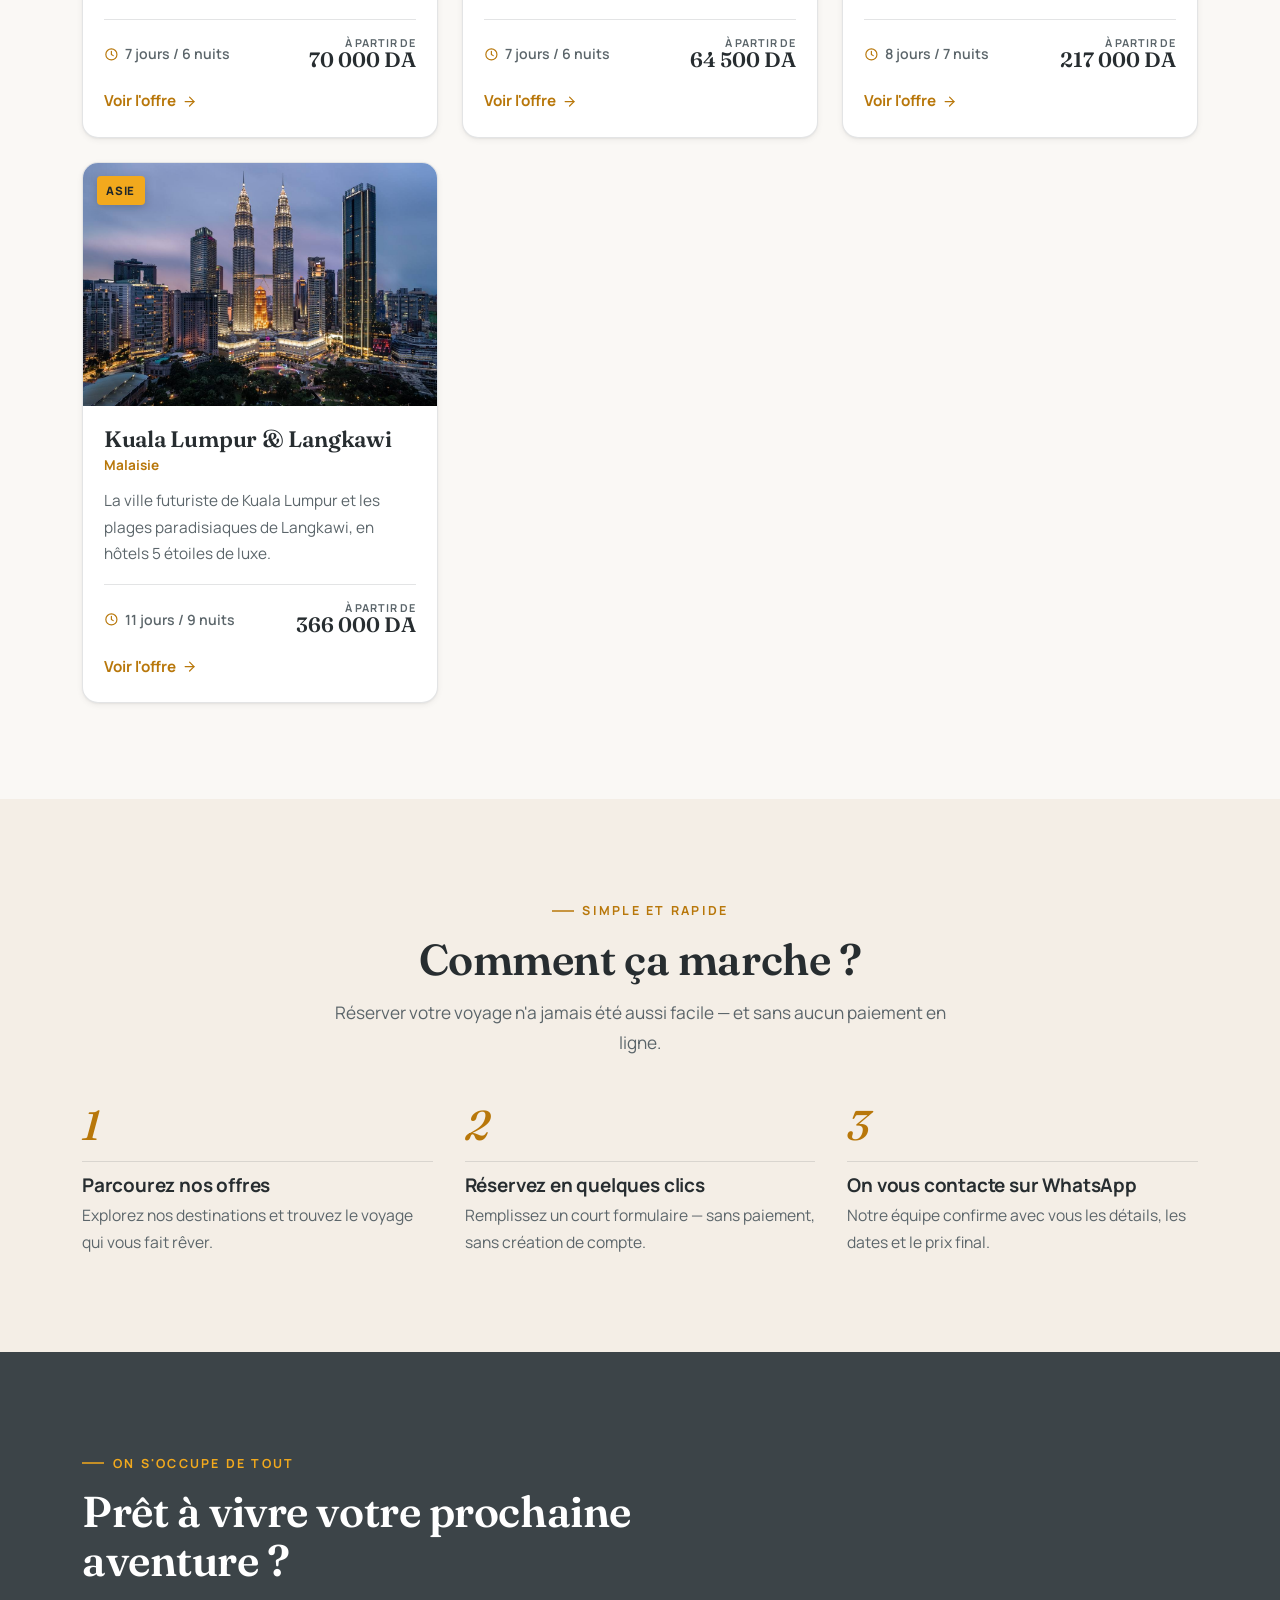
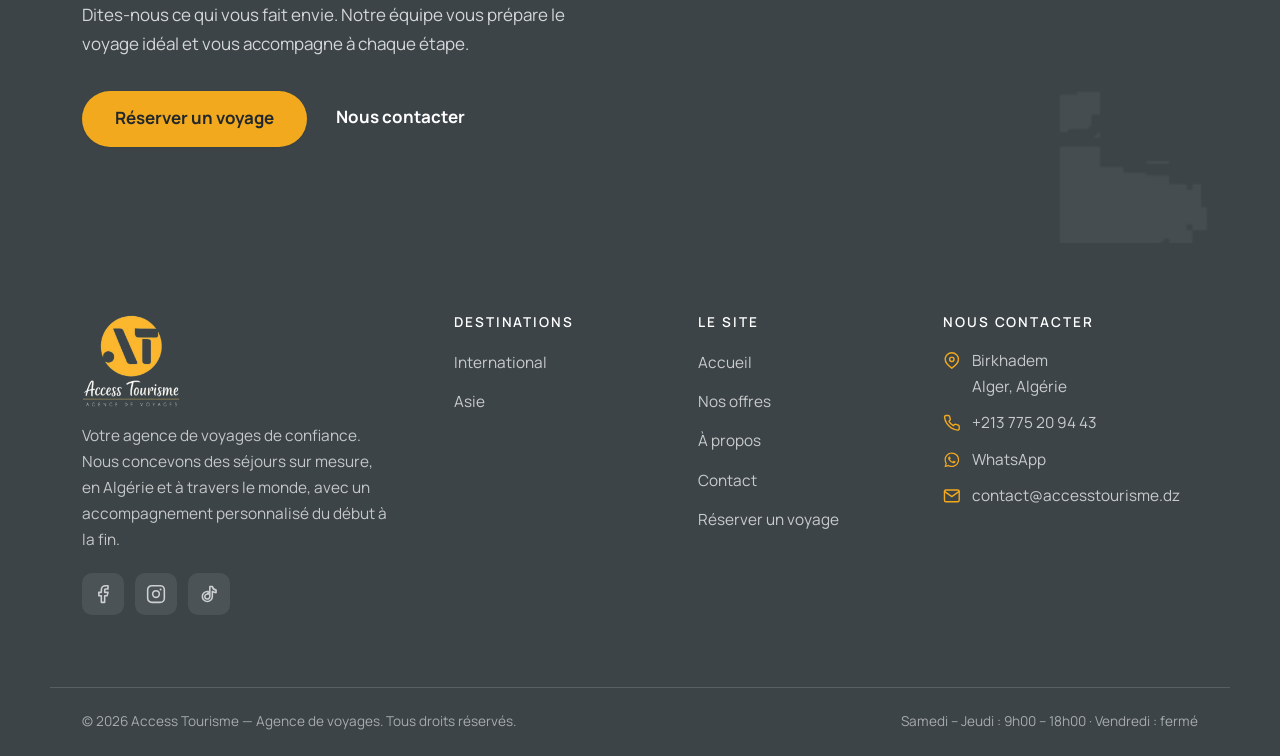
==== commit d4383df8: "fix: prevent oversized hero logo on deployment" ====
--- a/index.html
+++ b/index.html
@@ -28,7 +28,7 @@
   <link rel="stylesheet" href="https://unpkg.com/swiper@11/swiper-bundle.min.css">
   <link rel="stylesheet" href="https://unpkg.com/aos@2.3.4/dist/aos.css">
 
-  <link rel="stylesheet" href="assets/css/style.css">
+  <link rel="stylesheet" href="assets/css/style.css?v=20260711b">
 </head>
 <body data-page="home">
   <a class="skip-link" href="#main">Aller au contenu</a>
@@ -54,8 +54,8 @@
             srcset="assets/img/site/logo-symbol-hero-256.png 256w, assets/img/site/logo-symbol-hero-768.png 768w, assets/img/site/logo-symbol-hero-1254.png 1254w"
             sizes="(max-width: 560px) 68px, 104px"
             alt=""
-            width="1254"
-            height="1254"
+            width="104"
+            height="104"
             decoding="async">
           <span class="hero__brand-copy">
             <span class="hero__brand-name">Access Tourisme</span>
@@ -193,7 +193,7 @@
 
   <script src="assets/js/config.js" defer></script>
   <script src="assets/js/offres-data.js" defer></script>
-  <script src="assets/js/site.js" defer></script>
+  <script src="assets/js/site.js?v=20260711b" defer></script>
   <script src="https://unpkg.com/aos@2.3.4/dist/aos.js" defer></script>
   <script src="https://unpkg.com/swiper@11/swiper-bundle.min.js" defer></script>
   <script src="assets/js/motion.js" defer></script>
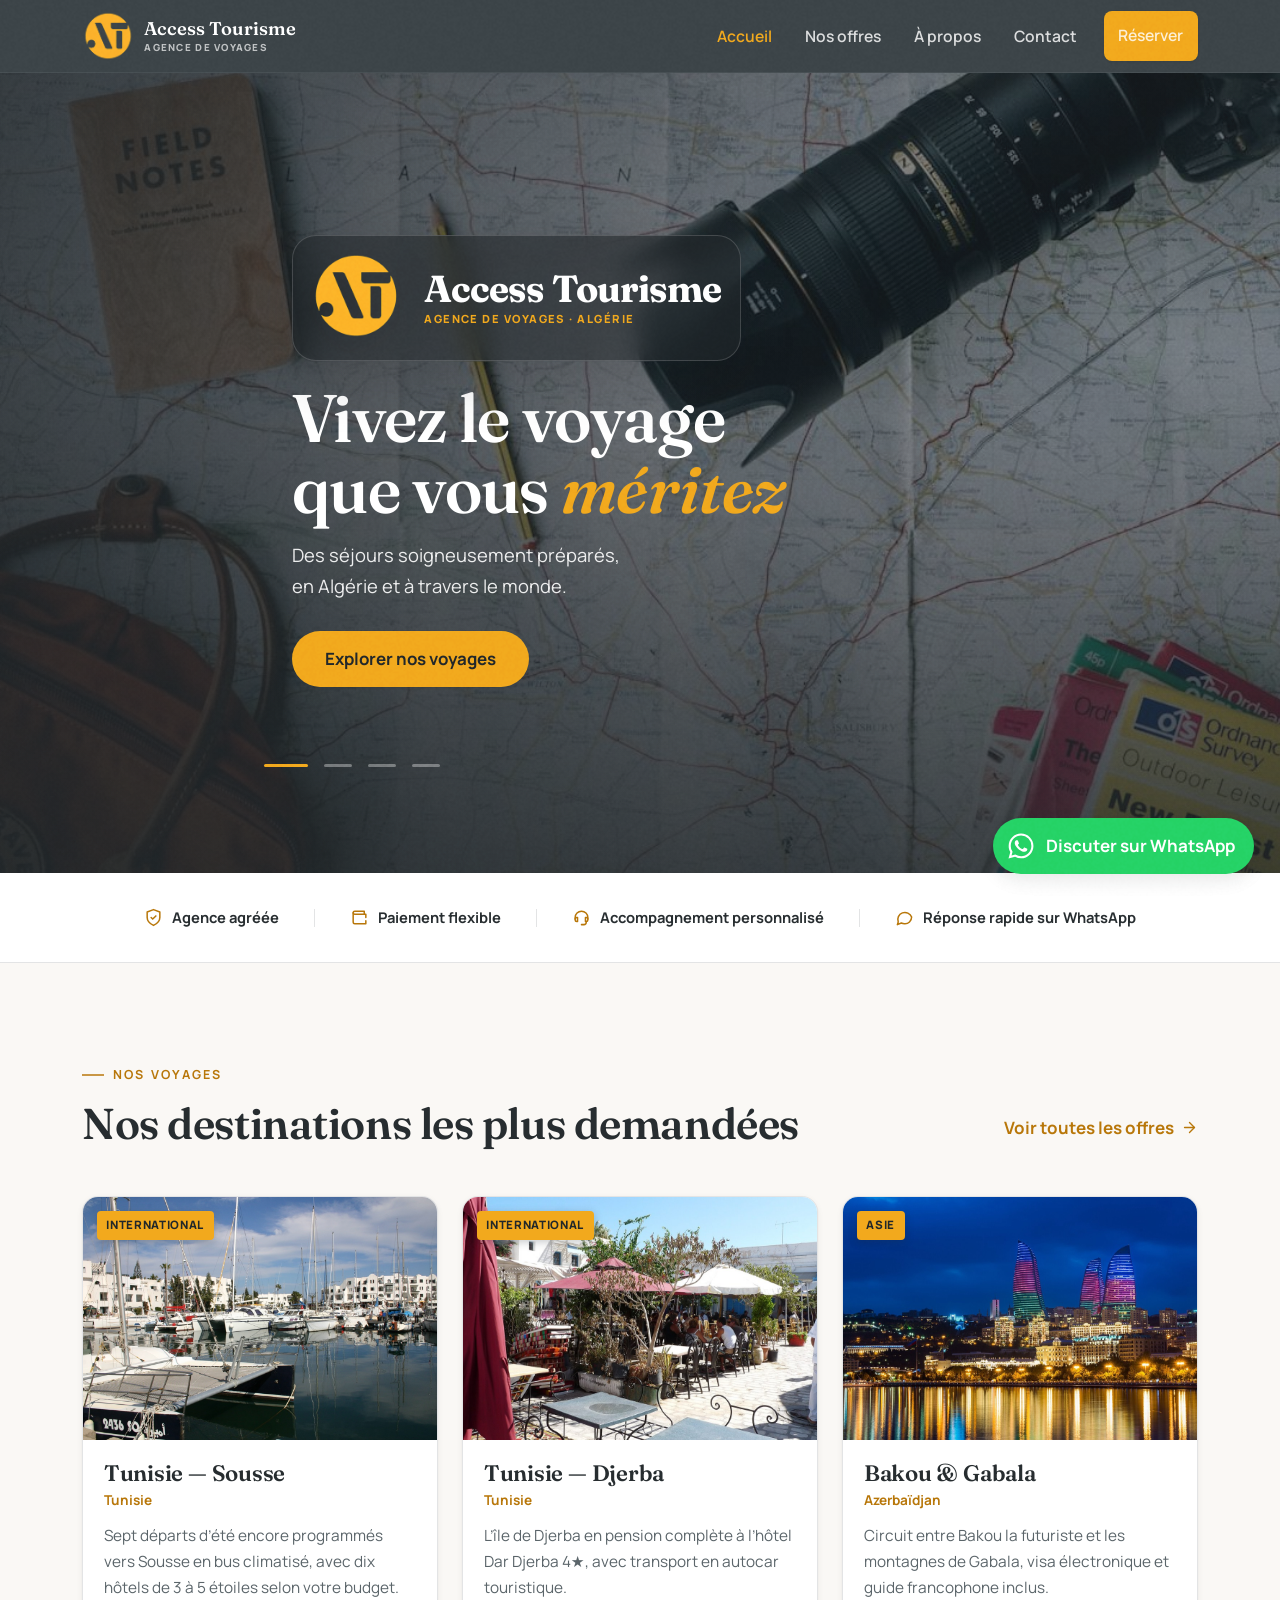
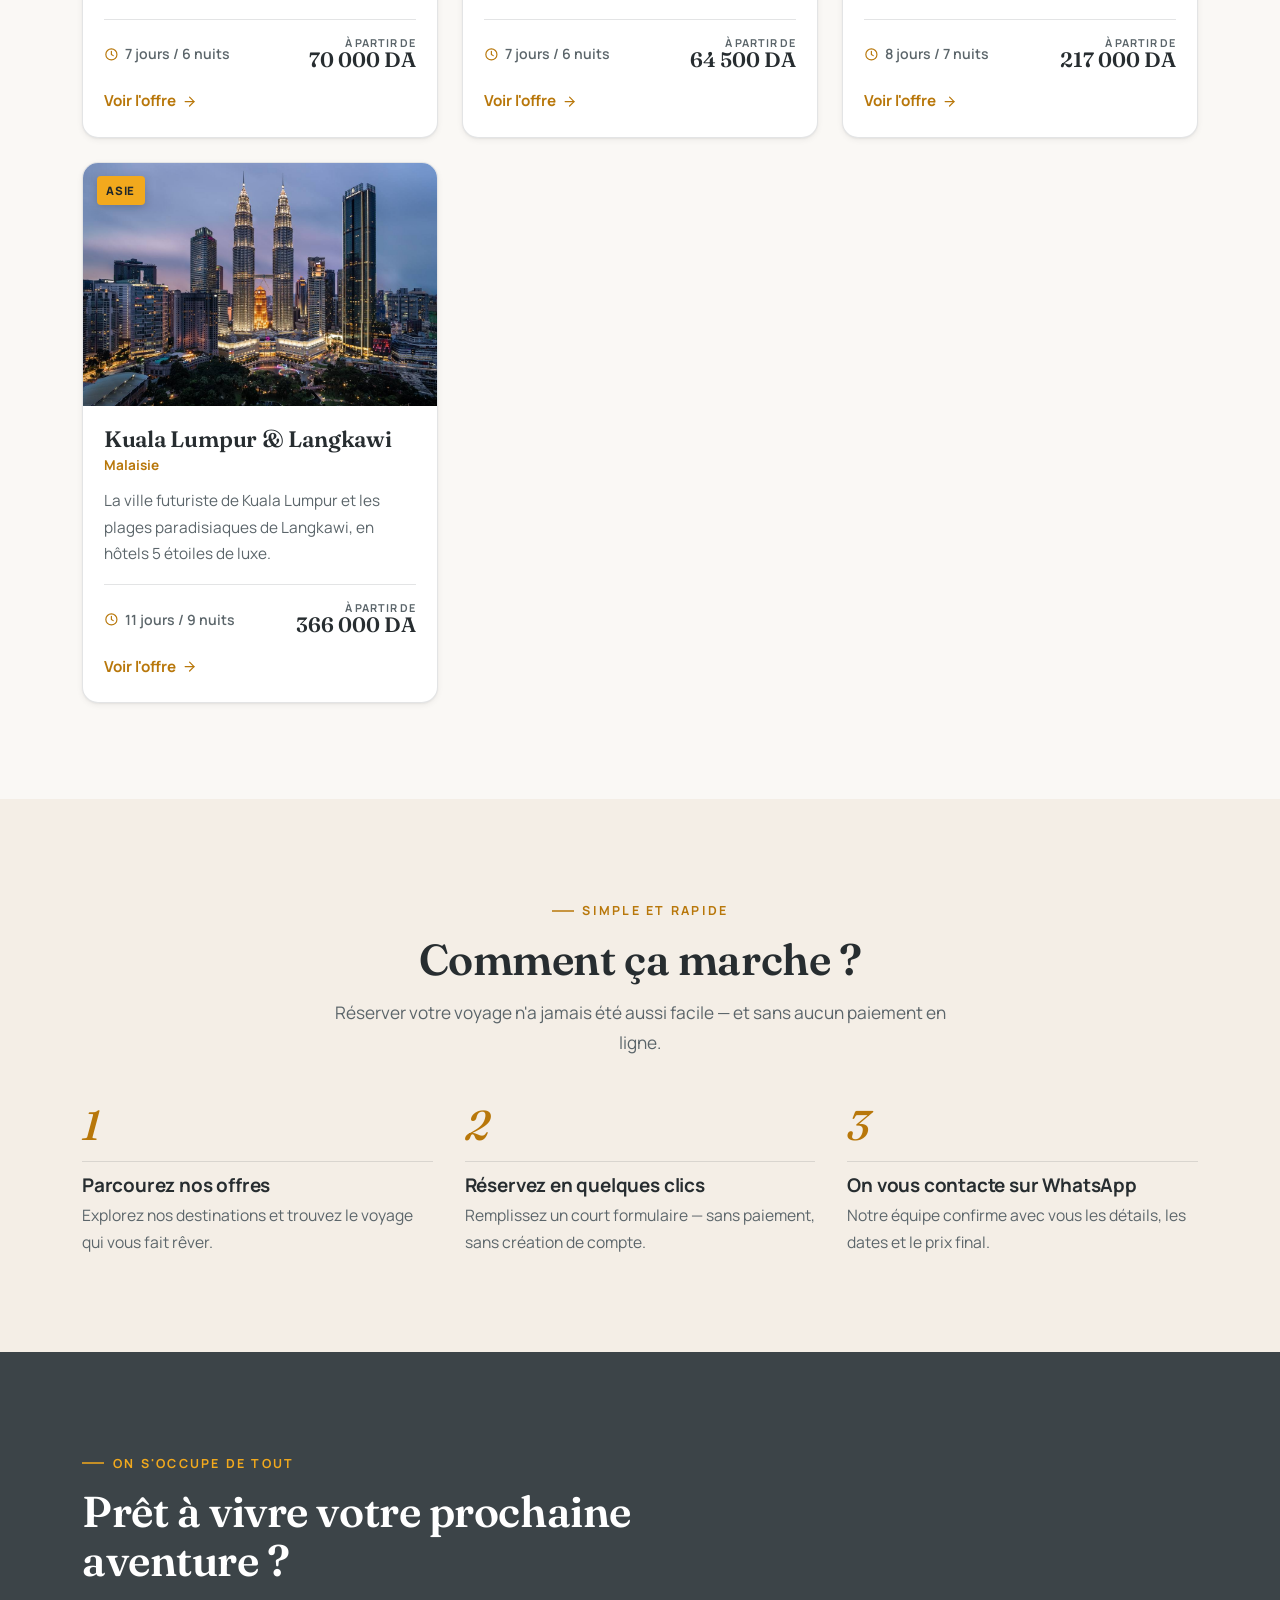
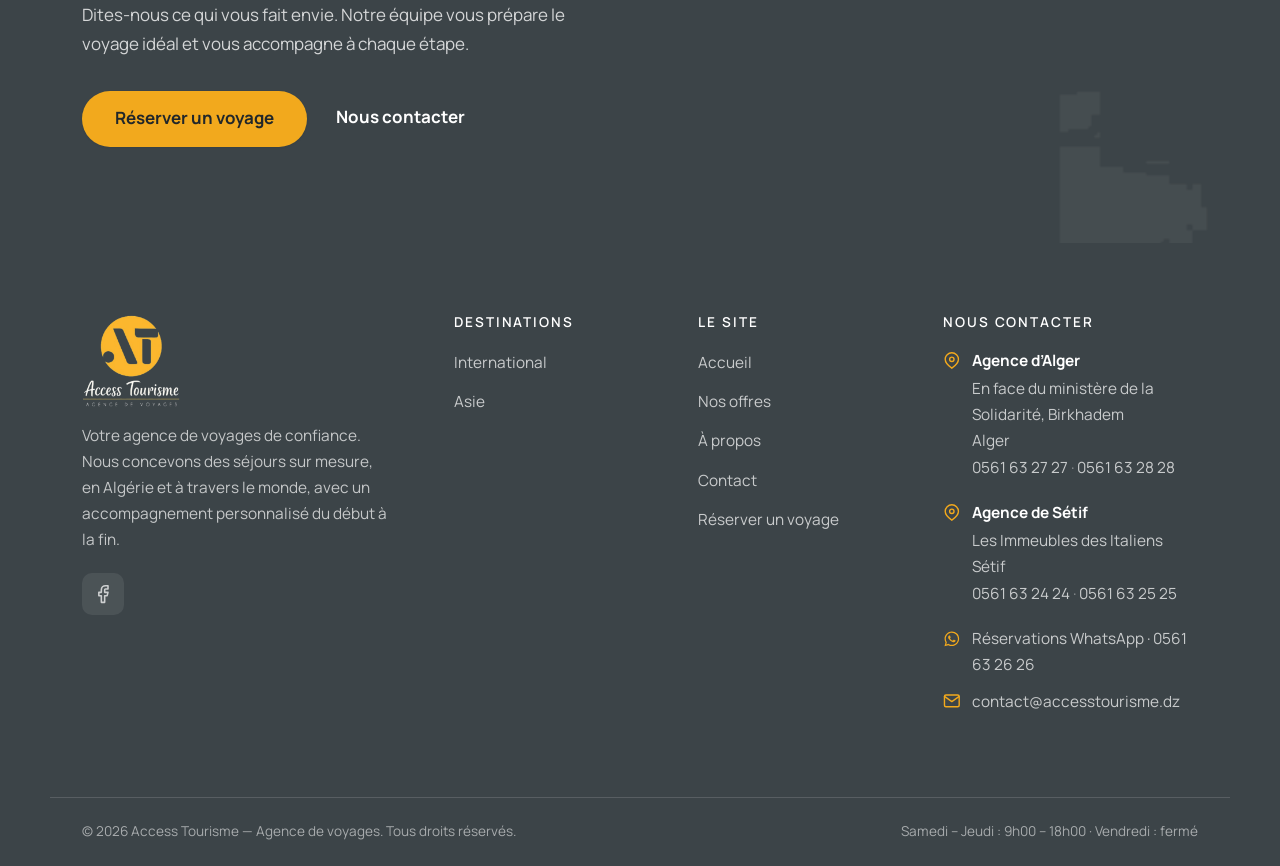
==== commit 054c4ca7: "feat: publish agency contacts and detailed 2026 rates" ====
--- a/index.html
+++ b/index.html
@@ -28,7 +28,7 @@
   <link rel="stylesheet" href="https://unpkg.com/swiper@11/swiper-bundle.min.css">
   <link rel="stylesheet" href="https://unpkg.com/aos@2.3.4/dist/aos.css">
 
-  <link rel="stylesheet" href="assets/css/style.css?v=20260711b">
+  <link rel="stylesheet" href="assets/css/style.css?v=20260713a">
 </head>
 <body data-page="home">
   <a class="skip-link" href="#main">Aller au contenu</a>
@@ -191,9 +191,9 @@
 
   <footer id="site-footer" class="map-motif"></footer>
 
-  <script src="assets/js/config.js" defer></script>
-  <script src="assets/js/offres-data.js" defer></script>
-  <script src="assets/js/site.js?v=20260711b" defer></script>
+  <script src="assets/js/config.js?v=20260713a" defer></script>
+  <script src="assets/js/offres-data.js?v=20260713a" defer></script>
+  <script src="assets/js/site.js?v=20260713a" defer></script>
   <script src="https://unpkg.com/aos@2.3.4/dist/aos.js" defer></script>
   <script src="https://unpkg.com/swiper@11/swiper-bundle.min.js" defer></script>
   <script src="assets/js/motion.js" defer></script>
--- a/assets/css/style.css
+++ b/assets/css/style.css
@@ -434,6 +434,9 @@
 .footer-col a:hover { color: var(--gold); }
 .footer-contact li { display: flex; gap: .7rem; align-items: flex-start; margin-bottom: .9rem; font-size: .96rem; }
 .footer-contact svg { width: 1.15em; height: 1.15em; flex: none; margin-top: .25em; color: var(--gold); }
+.footer-contact .footer-agency { margin-bottom: 1.2rem; }
+.footer-agency b { display: block; color: #fff; margin-bottom: .15rem; }
+.footer-agency .phone-separator { color: rgba(255,255,255,.4); }
 .footer-social { display: flex; gap: .7rem; margin-top: 1.2rem; }
 .footer-social a {
   width: 42px; height: 42px; border-radius: 10px; display: grid; place-items: center;
@@ -618,6 +621,36 @@
 .pricing-list li { display: flex; justify-content: space-between; align-items: baseline; gap: .6rem; margin-bottom: .55rem; font-size: .93rem; color: var(--slate); }
 .pricing-list li:last-child { margin-bottom: 0; }
 .pricing-list b { font-family: "Fraunces", serif; font-weight: 600; color: var(--ink); }
+
+/* Départs publiés dans les annonces de l'agence */
+.departures-grid { display: grid; grid-template-columns: 1fr; gap: .75rem; }
+.departure-card { padding: 1rem 1.1rem; background: var(--cream-100); border: 1px solid transparent; border-radius: var(--radius-sm); }
+.departure-card--full { opacity: .72; border-color: var(--line); }
+.departure-card__head { display: flex; justify-content: space-between; align-items: flex-start; gap: .75rem; }
+.departure-card h3 { font-family: "Manrope", sans-serif; font-size: .98rem; line-height: 1.4; }
+.status-badge { flex: none; padding: .2rem .55rem; border-radius: 999px; background: #F5DEDA; color: #9B3D33; font-size: .7rem; font-weight: 800; text-transform: uppercase; letter-spacing: .06em; }
+.departure-card__meta { display: flex; flex-wrap: wrap; gap: .25rem .8rem; margin-top: .45rem; color: var(--slate); font-size: .84rem; }
+.departure-card__meta span::before { content: "·"; margin-right: .4rem; color: var(--gold-700); }
+.departure-card__price { display: block; margin-top: .55rem; color: var(--gold-700); font-size: .9rem; }
+
+/* Tableaux tarifaires détaillés */
+.pricing-details__intro { margin: -.35rem 0 1.1rem; font-size: .96rem; }
+.pricing-accordion details { margin-bottom: .75rem; overflow: hidden; border: 1px solid var(--line); border-radius: var(--radius-sm); background: var(--white); }
+.pricing-accordion summary { display: flex; align-items: center; gap: .8rem; padding: 1rem 1.1rem; list-style: none; cursor: pointer; }
+.pricing-accordion summary::-webkit-details-marker { display: none; }
+.pricing-accordion summary:hover { background: var(--cream); }
+.pricing-accordion summary::after { content: "+"; margin-left: auto; color: var(--gold-700); font-size: 1.35rem; }
+.pricing-accordion details[open] summary::after { content: "–"; }
+.pricing-accordion summary b { display: block; color: var(--ink); }
+.pricing-accordion summary small { display: block; margin-top: .15rem; color: var(--slate); font-size: .8rem; font-weight: 500; }
+.pricing-periods { display: grid; grid-template-columns: 1fr; gap: 1rem; padding: 0 1.1rem 1.1rem; }
+.pricing-period { padding: 1rem; background: var(--cream-100); border-radius: var(--radius-sm); }
+.pricing-period h3 { font-family: "Manrope", sans-serif; font-size: .9rem; }
+.pricing-period > p { margin: .15rem 0 .65rem; font-size: .8rem; }
+.pricing-period ul { margin-top: .65rem; }
+.pricing-period li { display: flex; justify-content: space-between; align-items: baseline; gap: .75rem; padding: .42rem 0; border-bottom: 1px solid var(--line); color: var(--slate); font-size: .86rem; }
+.pricing-period li:last-child { border-bottom: 0; }
+.pricing-period li b { flex: none; color: var(--ink); font-family: "Fraunces", serif; font-size: .9rem; }
 .booking-card__facts { margin: 1.3rem 0; border-top: 1px solid var(--line); padding-top: 1.2rem; }
 .booking-card__facts li { display: flex; align-items: center; gap: .7rem; margin-bottom: .8rem; font-size: .96rem; color: var(--ink); }
 .booking-card__facts svg { width: 1.2em; height: 1.2em; color: var(--gold-700); flex: none; }
@@ -667,6 +700,12 @@
 .contact-info b { display: block; color: var(--ink); font-size: .85rem; text-transform: uppercase; letter-spacing: .08em; }
 .contact-info a, .contact-info span { color: var(--slate); }
 .contact-info a:hover { color: var(--gold-700); }
+.contact-info .agency-contact { padding: 1.1rem; background: var(--white); border: 1px solid var(--line); border-radius: var(--radius); box-shadow: var(--shadow-sm); }
+.agency-contact > div { min-width: 0; }
+.agency-phones { display: flex; flex-wrap: wrap; gap: .6rem 1rem; margin-top: .75rem; }
+.agency-phone { display: grid; gap: .15rem; }
+.agency-phone > a:first-child { color: var(--ink); font-weight: 750; }
+.agency-phone .agency-phone__wa { color: var(--wa-green-d); font-size: .72rem; font-weight: 800; text-transform: uppercase; letter-spacing: .05em; }
 .map-embed { border-radius: var(--radius-lg); overflow: hidden; border: 1px solid var(--line); box-shadow: var(--shadow-sm); }
 .map-embed iframe { display: block; width: 100%; height: 320px; border: 0; }
 
@@ -684,6 +723,8 @@
   .step { flex-direction: column; gap: .9rem; }
   .step__body { padding-top: .8rem; border-top: 1px solid var(--line); width: 100%; }
   .incl-grid { grid-template-columns: 1fr 1fr; }
+  .departures-grid { grid-template-columns: repeat(2, 1fr); }
+  .pricing-periods { grid-template-columns: repeat(auto-fit, minmax(260px, 1fr)); }
   .form-grid { grid-template-columns: 1fr 1fr; }
   .footer-grid { grid-template-columns: 1.6fr 1fr 1fr 1.2fr; }
   .split { grid-template-columns: 1fr 1fr; }
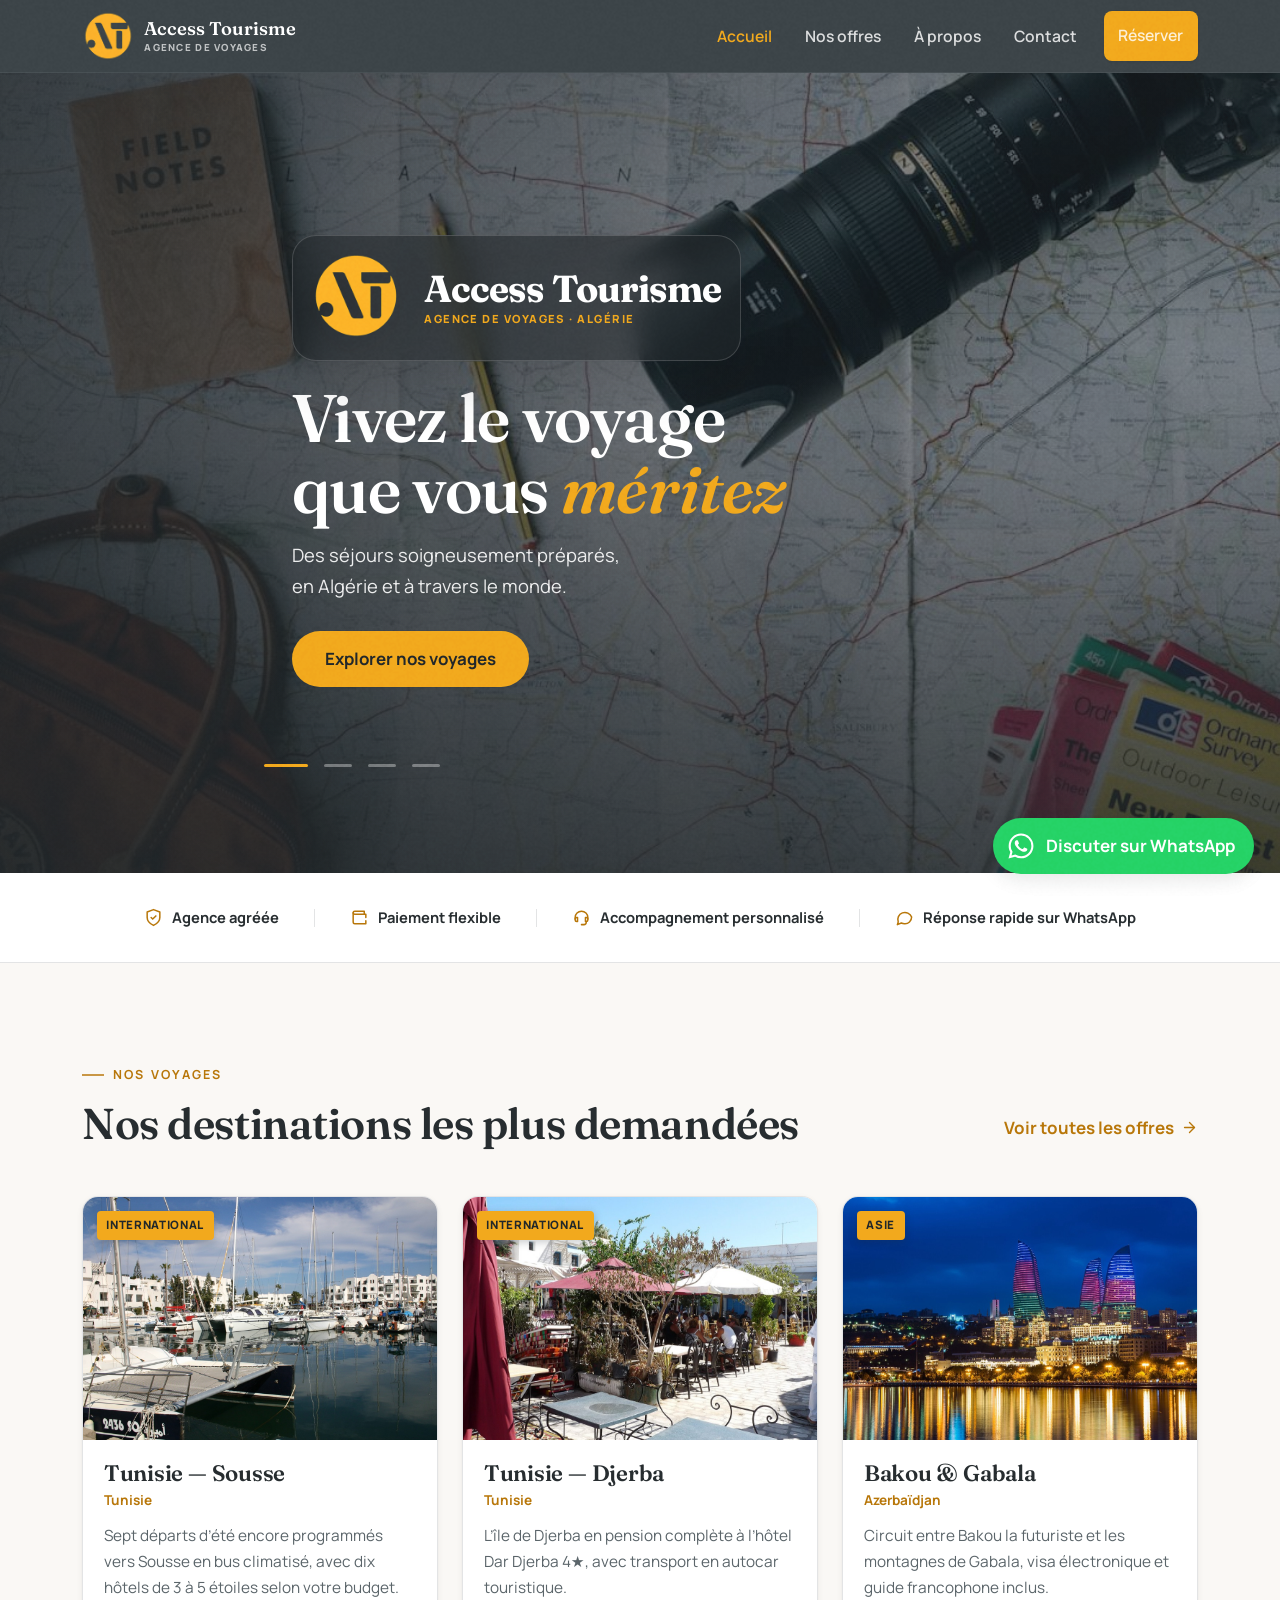
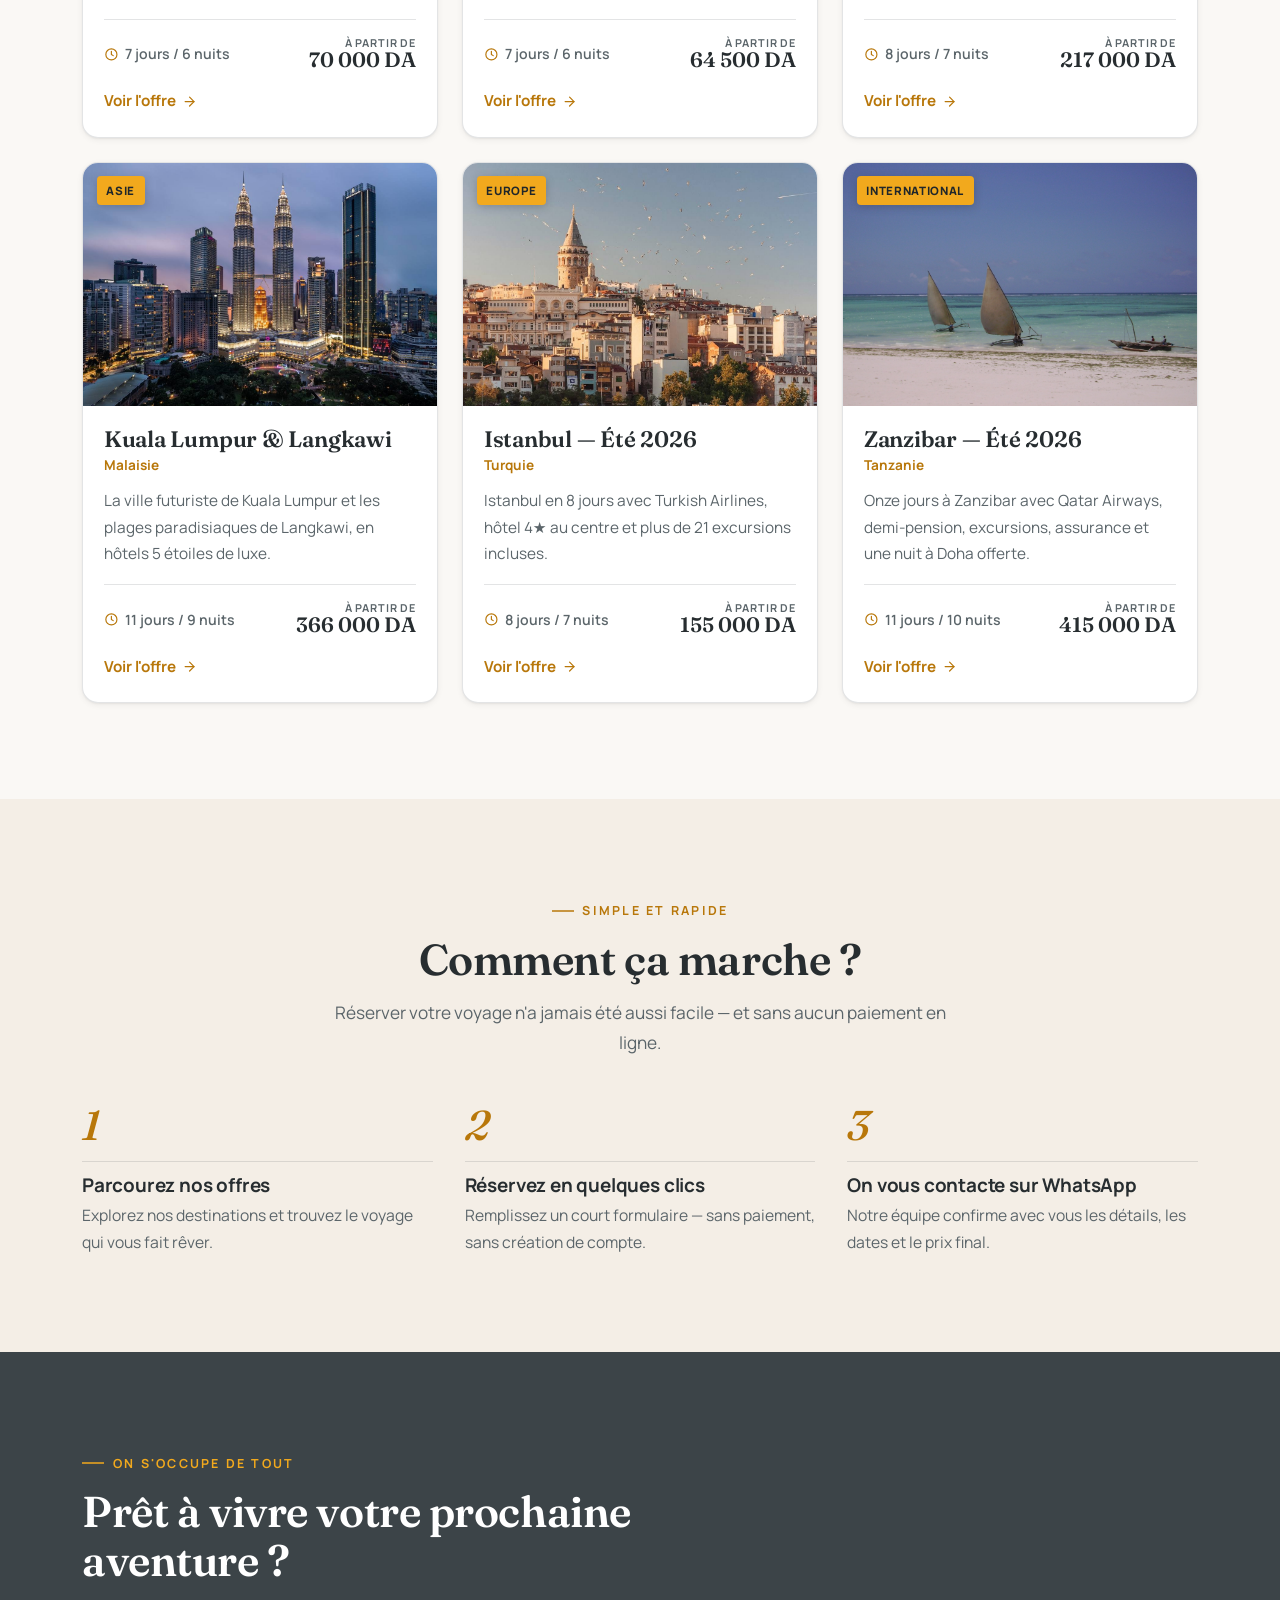
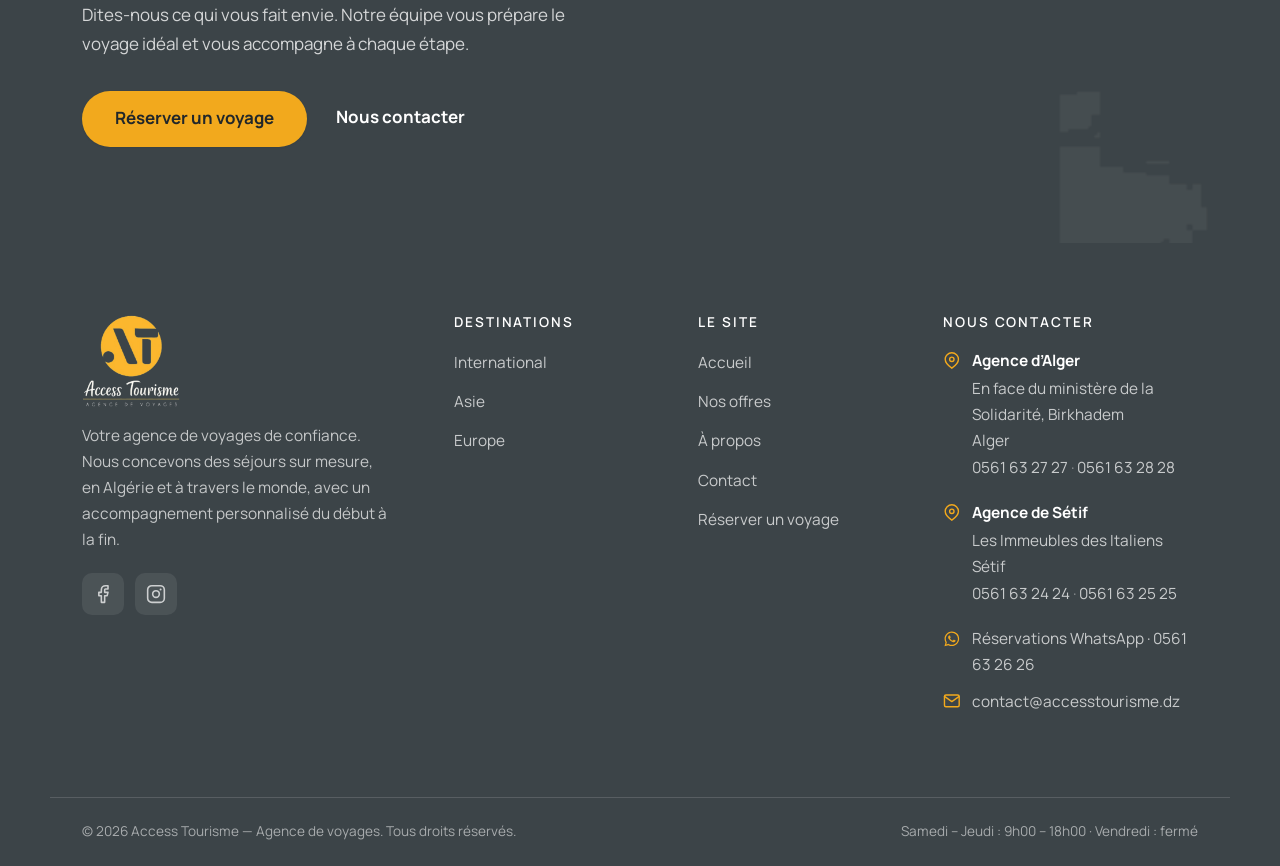
==== commit 95833ef8: "feat: add Instagram offers and merge hotel pricing" ====
--- a/index.html
+++ b/index.html
@@ -28,7 +28,7 @@
   <link rel="stylesheet" href="https://unpkg.com/swiper@11/swiper-bundle.min.css">
   <link rel="stylesheet" href="https://unpkg.com/aos@2.3.4/dist/aos.css">
 
-  <link rel="stylesheet" href="assets/css/style.css?v=20260713a">
+  <link rel="stylesheet" href="assets/css/style.css?v=20260713b">
 </head>
 <body data-page="home">
   <a class="skip-link" href="#main">Aller au contenu</a>
@@ -191,9 +191,9 @@
 
   <footer id="site-footer" class="map-motif"></footer>
 
-  <script src="assets/js/config.js?v=20260713a" defer></script>
-  <script src="assets/js/offres-data.js?v=20260713a" defer></script>
-  <script src="assets/js/site.js?v=20260713a" defer></script>
+  <script src="assets/js/config.js?v=20260713b" defer></script>
+  <script src="assets/js/offres-data.js?v=20260713b" defer></script>
+  <script src="assets/js/site.js?v=20260713b" defer></script>
   <script src="https://unpkg.com/aos@2.3.4/dist/aos.js" defer></script>
   <script src="https://unpkg.com/swiper@11/swiper-bundle.min.js" defer></script>
   <script src="assets/js/motion.js" defer></script>
--- a/assets/css/style.css
+++ b/assets/css/style.css
@@ -591,13 +591,26 @@
 
 /* Hébergement */
 .hotel-list { list-style: none; margin: 0; padding: 0; display: grid; gap: 1rem; }
-.hotel-item { display: flex; gap: 1rem; align-items: center; background: var(--cream-100); border-radius: var(--radius); padding: 1rem 1.3rem; }
+.hotel-item { background: var(--cream-100); border-radius: var(--radius); overflow: hidden; }
+.hotel-item__summary { display: flex; gap: 1rem; align-items: center; padding: 1rem 1.3rem; }
 .hotel-item__media { width: 72px; height: 72px; border-radius: var(--radius-sm); flex: none; overflow: hidden; }
 .hotel-item__media img { width: 100%; height: 100%; object-fit: cover; display: block; }
 .hotel-item__media--pending { display: flex; align-items: center; justify-content: center; color: var(--gold-700); }
 .hotel-item__media--pending svg { width: 1.7em; height: 1.7em; opacity: .55; }
 .hotel-item b { display: block; color: var(--ink); font-size: .98rem; }
 .hotel-item span { font-size: .9rem; color: var(--slate); }
+.hotel-price-details { border-top: 1px solid var(--line); background: var(--white); }
+.hotel-price-details > summary { display: flex; align-items: center; justify-content: space-between; gap: 1rem; padding: .85rem 1.3rem; list-style: none; cursor: pointer; }
+.hotel-price-details > summary::-webkit-details-marker { display: none; }
+.hotel-price-details > summary::after { content: "+"; flex: none; color: var(--gold-700); font-size: 1.3rem; }
+.hotel-price-details[open] > summary::after { content: "–"; }
+.hotel-price-details > summary:hover { background: var(--gold-050); }
+.hotel-price-details > summary span { color: var(--gold-700); font-weight: 800; white-space: nowrap; }
+.hotel-price-details > summary b { margin-left: auto; font-family: "Fraunces", serif; white-space: nowrap; }
+.hotel-pricing-groups { display: grid; gap: 1rem; padding: 0 1.3rem 1.3rem; }
+.hotel-price-group { padding-top: .2rem; }
+.hotel-price-group > h3 { font-family: "Manrope", sans-serif; font-size: .92rem; margin-bottom: .15rem; }
+.hotel-price-group__note { margin-bottom: .7rem; font-size: .82rem; }
 
 /* Infos pratiques */
 .practical { background: var(--cream-100); border-radius: var(--radius); padding: 1.6rem; }
@@ -629,20 +642,12 @@
 .departure-card__head { display: flex; justify-content: space-between; align-items: flex-start; gap: .75rem; }
 .departure-card h3 { font-family: "Manrope", sans-serif; font-size: .98rem; line-height: 1.4; }
 .status-badge { flex: none; padding: .2rem .55rem; border-radius: 999px; background: #F5DEDA; color: #9B3D33; font-size: .7rem; font-weight: 800; text-transform: uppercase; letter-spacing: .06em; }
+.status-badge--alert { background: var(--gold-100); color: var(--gold-700); }
 .departure-card__meta { display: flex; flex-wrap: wrap; gap: .25rem .8rem; margin-top: .45rem; color: var(--slate); font-size: .84rem; }
 .departure-card__meta span::before { content: "·"; margin-right: .4rem; color: var(--gold-700); }
 .departure-card__price { display: block; margin-top: .55rem; color: var(--gold-700); font-size: .9rem; }
 
-/* Tableaux tarifaires détaillés */
-.pricing-details__intro { margin: -.35rem 0 1.1rem; font-size: .96rem; }
-.pricing-accordion details { margin-bottom: .75rem; overflow: hidden; border: 1px solid var(--line); border-radius: var(--radius-sm); background: var(--white); }
-.pricing-accordion summary { display: flex; align-items: center; gap: .8rem; padding: 1rem 1.1rem; list-style: none; cursor: pointer; }
-.pricing-accordion summary::-webkit-details-marker { display: none; }
-.pricing-accordion summary:hover { background: var(--cream); }
-.pricing-accordion summary::after { content: "+"; margin-left: auto; color: var(--gold-700); font-size: 1.35rem; }
-.pricing-accordion details[open] summary::after { content: "–"; }
-.pricing-accordion summary b { display: block; color: var(--ink); }
-.pricing-accordion summary small { display: block; margin-top: .15rem; color: var(--slate); font-size: .8rem; font-weight: 500; }
+/* Tableaux tarifaires affichés directement dans chaque hôtel */
 .pricing-periods { display: grid; grid-template-columns: 1fr; gap: 1rem; padding: 0 1.1rem 1.1rem; }
 .pricing-period { padding: 1rem; background: var(--cream-100); border-radius: var(--radius-sm); }
 .pricing-period h3 { font-family: "Manrope", sans-serif; font-size: .9rem; }
